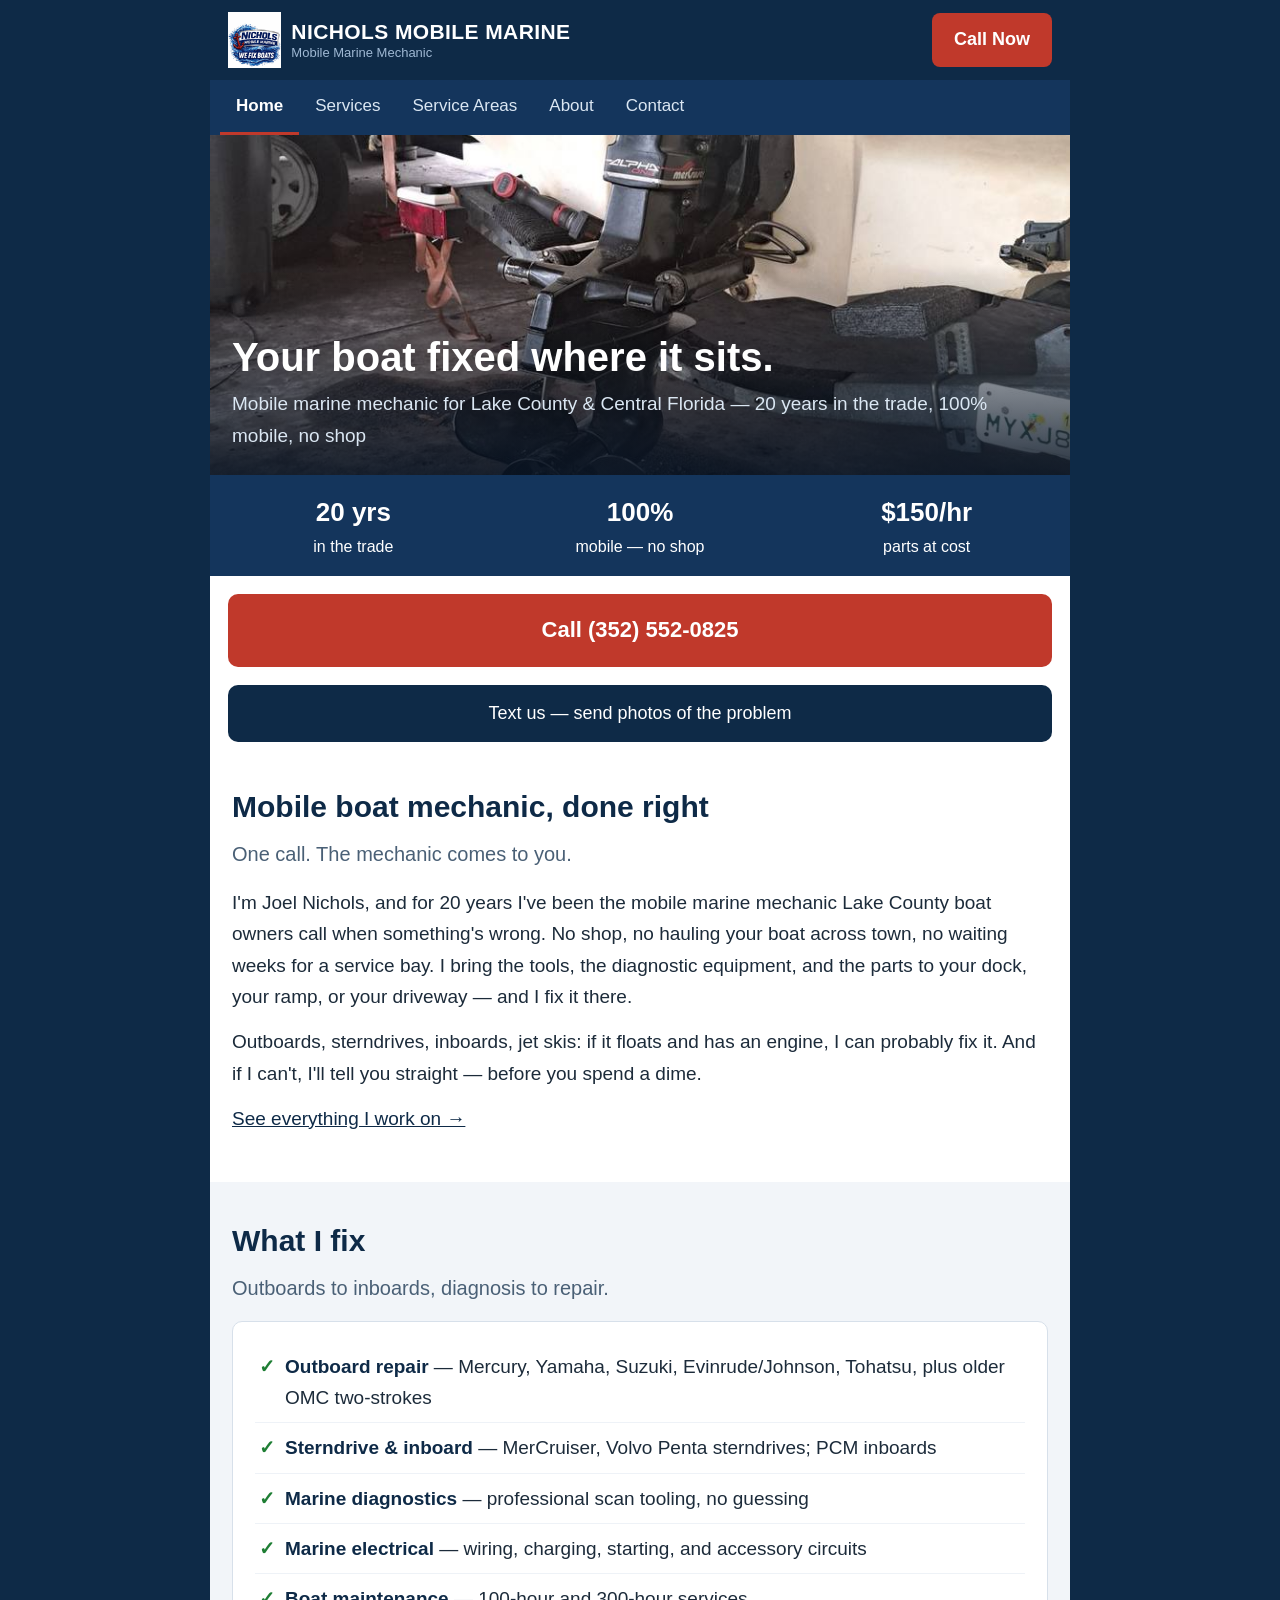
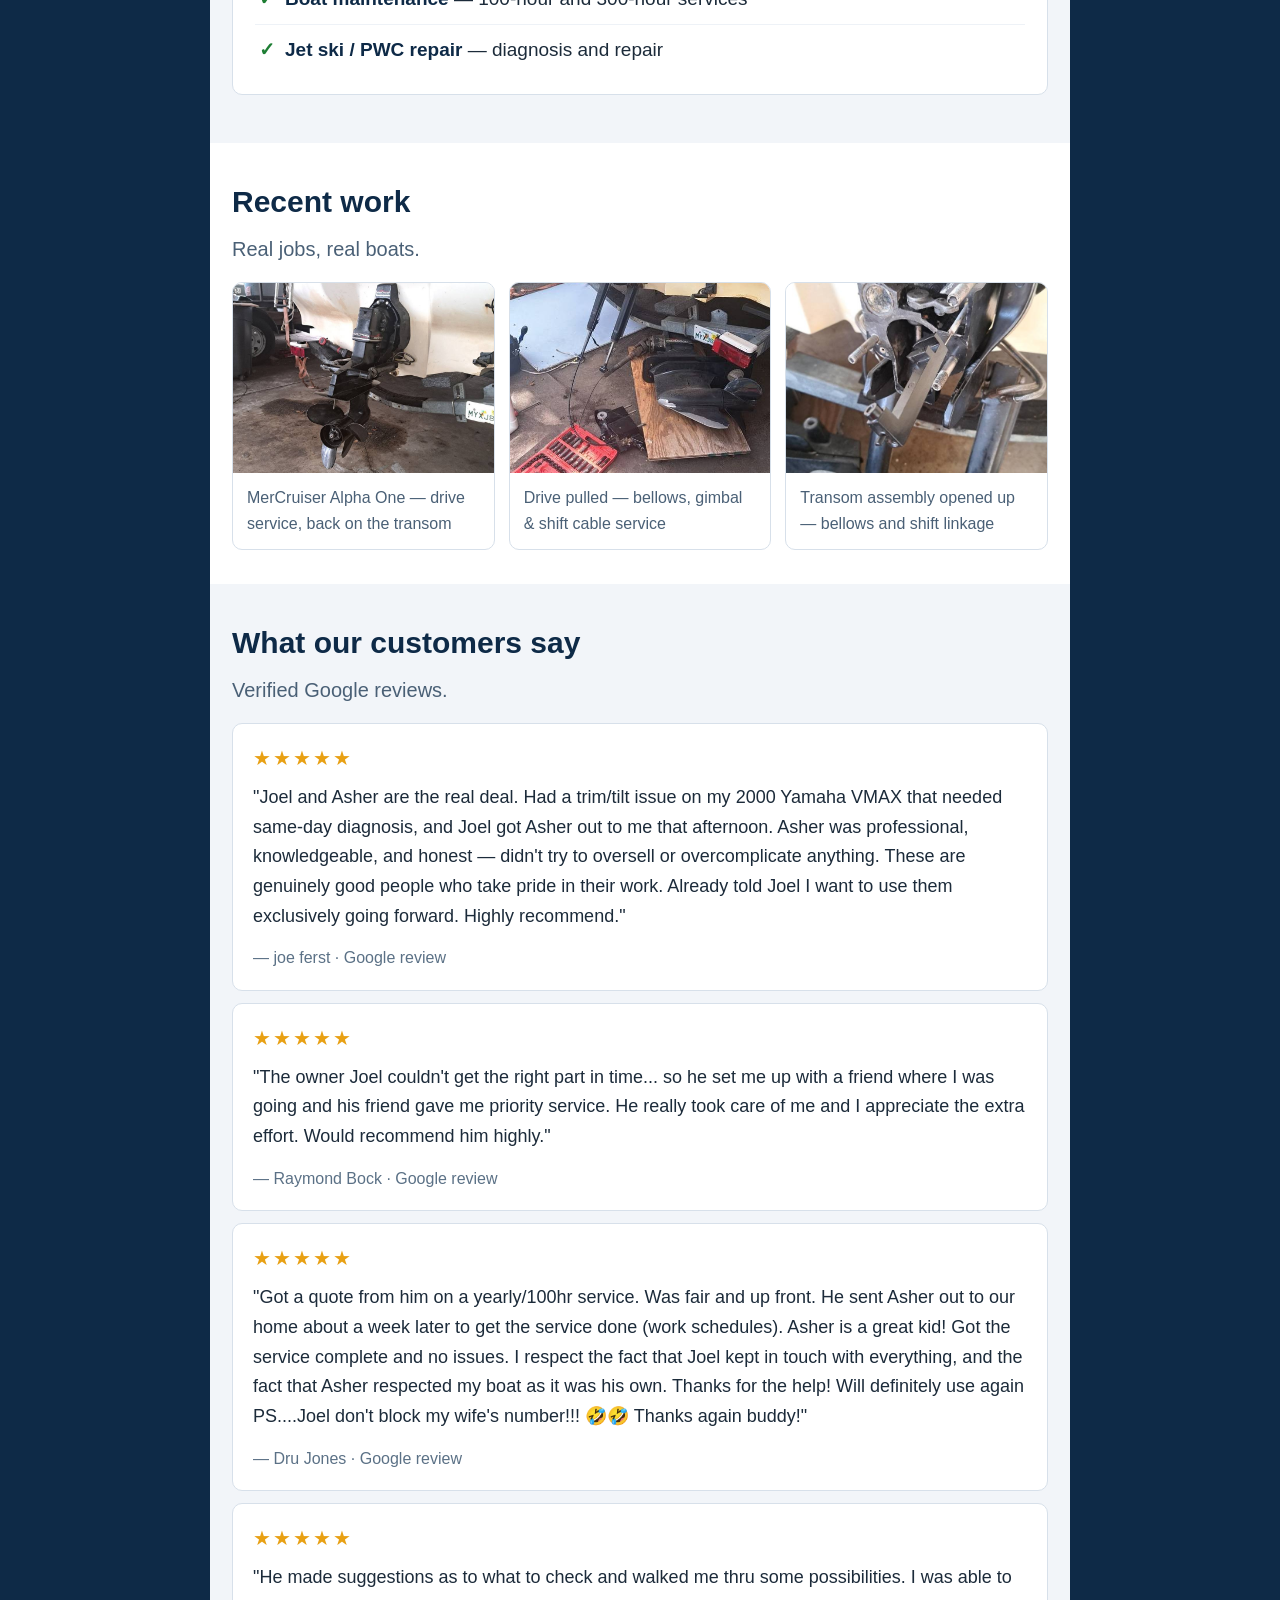
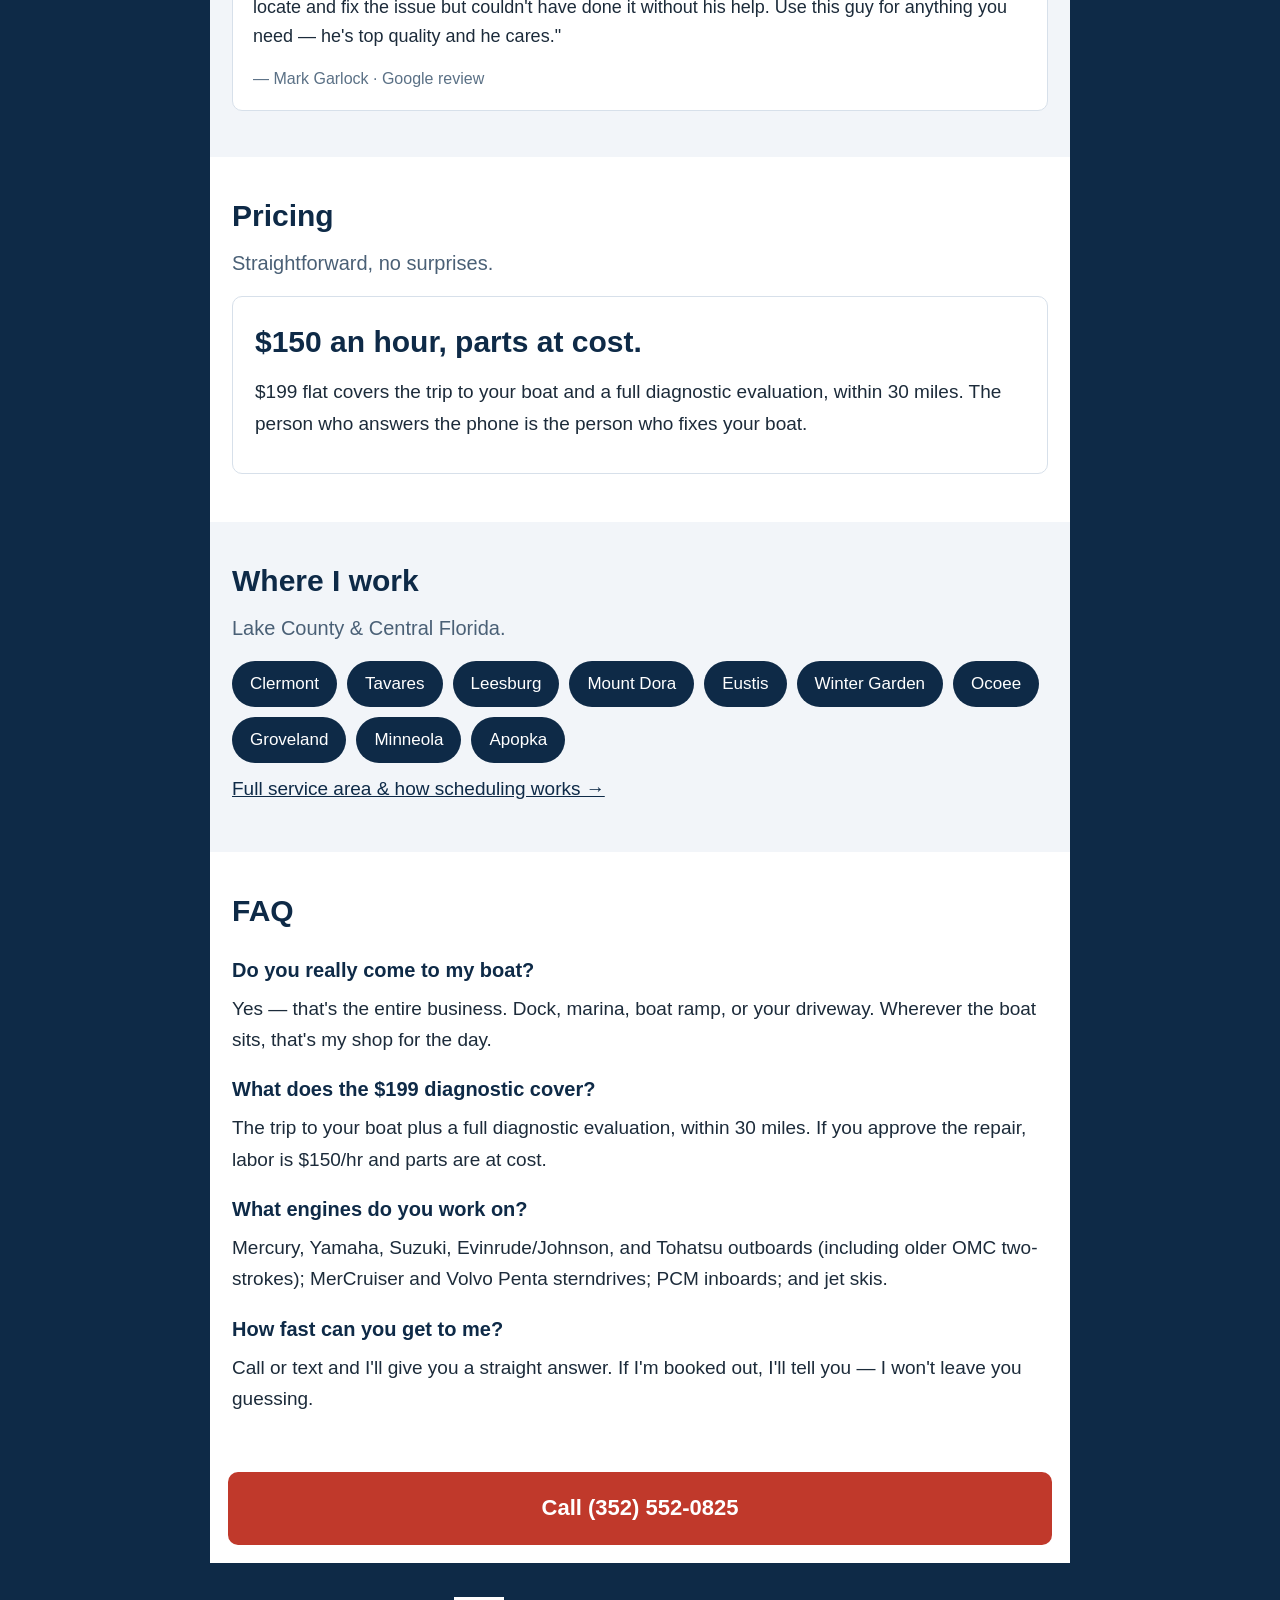
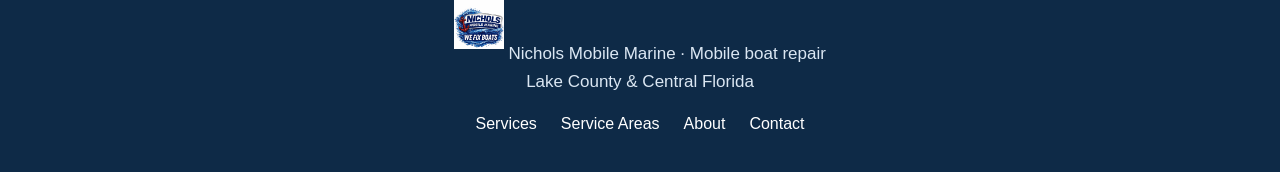
==== index.html @ 858c3fb1 "Remove remaining Honda mentions (FAQ, About)" ====
<!DOCTYPE html>
<html lang="en">
<head>
<meta charset="UTF-8">
<meta name="viewport" content="width=device-width, initial-scale=1.0">
<title>Mobile Marine Mechanic in Lake County, FL | Nichols Mobile Marine</title>
<meta name="description" content="Nichols Mobile Marine — mobile marine mechanic for Lake County & Central Florida. Outboard repair, sterndrive service, diagnostics at your dock. $150/hr.">
<link rel="canonical" href="https://wefixboats.github.io/nichols-mobile-marine/">
<script type="application/ld+json">
{
  "@context": "https://schema.org",
  "@type": "ProfessionalService",
  "name": "Nichols Mobile Marine",
  "url": "https://wefixboats.github.io/nichols-mobile-marine/",
  "telephone": "+13525520825",
  "email": "nicholsmarine@gmail.com",
  "description": "Mobile marine mechanic serving Clermont, Lake County, and Central Florida. Outboard motor repair (Mercury, Yamaha, Suzuki, Evinrude, Johnson, Tohatsu), MerCruiser and Volvo Penta sterndrive service, PCM inboards, engine diagnostics, marine electrical repair, boat maintenance, and jet ski repair — at your dock, marina, residence, or storage location. $150/hr, parts at cost.",
  "areaServed": [
    {"@type": "City", "name": "Clermont"},
    {"@type": "City", "name": "Minneola"},
    {"@type": "City", "name": "Groveland"},
    {"@type": "City", "name": "Winter Garden"},
    {"@type": "City", "name": "Tavares"},
    {"@type": "City", "name": "Mount Dora"},
    {"@type": "City", "name": "Eustis"},
    {"@type": "City", "name": "Leesburg"},
    {"@type": "City", "name": "Howey-in-the-Hills"},
    {"@type": "City", "name": "Montverde"},
    {"@type": "City", "name": "Fruitland Park"},
    {"@type": "City", "name": "Ocoee"},
    {"@type": "City", "name": "Apopka"}
  ],
  "openingHoursSpecification": {
    "@type": "OpeningHoursSpecification",
    "dayOfWeek": ["Monday", "Tuesday", "Wednesday", "Thursday", "Friday"],
    "opens": "08:00",
    "closes": "18:00"
  },
  "makesOffer": [
    {"@type": "Offer", "itemOffered": {"@type": "Service", "name": "Outboard motor repair — Mercury, Yamaha, Suzuki, Evinrude, Johnson, Tohatsu"}},
    {"@type": "Offer", "itemOffered": {"@type": "Service", "name": "Sterndrive service — MerCruiser, Volvo Penta"}},
    {"@type": "Offer", "itemOffered": {"@type": "Service", "name": "Inboard service — PCM"}},
    {"@type": "Offer", "itemOffered": {"@type": "Service", "name": "Marine engine diagnostics"}},
    {"@type": "Offer", "itemOffered": {"@type": "Service", "name": "Marine electrical diagnosis and repair"}},
    {"@type": "Offer", "itemOffered": {"@type": "Service", "name": "Fuel system diagnosis and cooling system service"}},
    {"@type": "Offer", "itemOffered": {"@type": "Service", "name": "100-hour and 300-hour preventive maintenance"}},
    {"@type": "Offer", "itemOffered": {"@type": "Service", "name": "Jet ski and PWC repair"}}
  ]
}
</script>
<link rel="stylesheet" href="styles.css">
</head>
<body>
<div class="wrap">
<nav class="top"><a class="brand" href="index.html"><img src="img/logo.png" alt="Nichols Mobile Marine — We Fix Boats"><span class="brand-text"><span class="brand-name">NICHOLS MOBILE MARINE</span><span class="brand-tag">Mobile Marine Mechanic</span></span></a><a class="call" href="tel:+13525520825">Call Now</a></nav>
<nav class="links"><a class="active" href="index.html">Home</a><a href="services.html">Services</a><a href="service-areas.html">Service Areas</a><a href="about.html">About</a><a href="contact.html">Contact</a></nav>

<div class="hero-photo">
<img src="img/mercruiser-alpha-one-transom.jpg" alt="MerCruiser Alpha One sterndrive serviced dockside by Nichols Mobile Marine">
<div class="hero-overlay">
<h1>Your boat fixed where it sits.</h1>
<div class="sub">Mobile marine mechanic for Lake County &amp; Central Florida — 20 years in the trade, 100% mobile, no shop</div>
</div>
</div>

<div class="trustbar">
<div><b>20 yrs</b>in the trade</div>
<div><b>100%</b>mobile — no shop</div>
<div><b>$150/hr</b>parts at cost</div>
</div>

<a class="callbtn" href="tel:+13525520825">Call (352) 552-0825</a>
<a class="textbtn" href="sms:+13525520825">Text us — send photos of the problem</a>

<section>
<h2>Mobile boat mechanic, done right</h2>
<div class="lede">One call. The mechanic comes to you.</div>
<p>I'm Joel Nichols, and for 20 years I've been the mobile marine mechanic Lake County boat owners call when something's wrong. No shop, no hauling your boat across town, no waiting weeks for a service bay. I bring the tools, the diagnostic equipment, and the parts to your dock, your ramp, or your driveway — and I fix it there.</p>
<p>Outboards, sterndrives, inboards, jet skis: if it floats and has an engine, I can probably fix it. And if I can't, I'll tell you straight — before you spend a dime.</p>
<p class="muted"><a href="services.html">See everything I work on →</a></p>
</section>

<section class="alt">
<h2>What I fix</h2>
<div class="lede">Outboards to inboards, diagnosis to repair.</div>
<div class="card"><ul>
<li><b>Outboard repair</b> — Mercury, Yamaha, Suzuki, Evinrude/Johnson, Tohatsu, plus older OMC two-strokes</li>
<li><b>Sterndrive &amp; inboard</b> — MerCruiser, Volvo Penta sterndrives; PCM inboards</li>
<li><b>Marine diagnostics</b> — professional scan tooling, no guessing</li>
<li><b>Marine electrical</b> — wiring, charging, starting, and accessory circuits</li>
<li><b>Boat maintenance</b> — 100-hour and 300-hour services</li>
<li><b>Jet ski / PWC repair</b> — diagnosis and repair</li>
</ul></div>
</section>

<section>
<h2>Recent work</h2>
<div class="lede">Real jobs, real boats.</div>
<div class="gallery">
<figure><img src="img/mercruiser-alpha-one-transom.jpg" alt="MerCruiser Alpha One sterndrive reinstalled on a boat transom after service"><figcaption>MerCruiser Alpha One — drive service, back on the transom</figcaption></figure>
<figure><img src="img/sterndrive-bellows-gimbal-service.jpg" alt="Sterndrive removed for bellows and gimbal service, tools on the transom"><figcaption>Drive pulled — bellows, gimbal &amp; shift cable service</figcaption></figure>
<figure><img src="img/transom-assembly-shift-linkage.jpg" alt="Close-up of sterndrive transom assembly with bellows and shift linkage exposed"><figcaption>Transom assembly opened up — bellows and shift linkage</figcaption></figure>
</div>
</section>

<section class="alt">
<h2>What our customers say</h2>
<div class="lede">Verified Google reviews.</div>
<div class="review"><div class="stars">★★★★★</div><p>"Joel and Asher are the real deal. Had a trim/tilt issue on my 2000 Yamaha VMAX that needed same-day diagnosis, and Joel got Asher out to me that afternoon. Asher was professional, knowledgeable, and honest — didn't try to oversell or overcomplicate anything. These are genuinely good people who take pride in their work. Already told Joel I want to use them exclusively going forward. Highly recommend."</p><div class="who">— joe ferst · Google review</div></div>
<div class="review"><div class="stars">★★★★★</div><p>"The owner Joel couldn't get the right part in time... so he set me up with a friend where I was going and his friend gave me priority service. He really took care of me and I appreciate the extra effort. Would recommend him highly."</p><div class="who">— Raymond Bock · Google review</div></div>
<div class="review"><div class="stars">★★★★★</div><p>"Got a quote from him on a yearly/100hr service. Was fair and up front. He sent Asher out to our home about a week later to get the service done (work schedules). Asher is a great kid! Got the service complete and no issues. I respect the fact that Joel kept in touch with everything, and the fact that Asher respected my boat as it was his own. Thanks for the help! Will definitely use again PS....Joel don't block my wife's number!!! 🤣🤣 Thanks again buddy!"</p><div class="who">— Dru Jones · Google review</div></div>
<div class="review"><div class="stars">★★★★★</div><p>"He made suggestions as to what to check and walked me thru some possibilities. I was able to locate and fix the issue but couldn't have done it without his help. Use this guy for anything you need — he's top quality and he cares."</p><div class="who">— Mark Garlock · Google review</div></div>
</section>

<section>
<h2>Pricing</h2>
<div class="lede">Straightforward, no surprises.</div>
<div class="card price"><div class="big">$150 an hour, parts at cost.</div>
<p>$199 flat covers the trip to your boat and a full diagnostic evaluation, within 30 miles. The person who answers the phone is the person who fixes your boat.</p></div>
</section>

<section class="alt">
<h2>Where I work</h2>
<div class="lede">Lake County &amp; Central Florida.</div>
<div class="chips">
<span class="chip">Clermont</span><span class="chip">Tavares</span><span class="chip">Leesburg</span><span class="chip">Mount Dora</span><span class="chip">Eustis</span><span class="chip">Winter Garden</span><span class="chip">Ocoee</span><span class="chip">Groveland</span><span class="chip">Minneola</span><span class="chip">Apopka</span>
</div>
<p class="muted" style="margin-top:10px;"><a href="service-areas.html">Full service area &amp; how scheduling works →</a></p>
</section>

<section>
<h2>FAQ</h2>
<dl class="faq">
<dt>Do you really come to my boat?</dt>
<dd>Yes — that's the entire business. Dock, marina, boat ramp, or your driveway. Wherever the boat sits, that's my shop for the day.</dd>
<dt>What does the $199 diagnostic cover?</dt>
<dd>The trip to your boat plus a full diagnostic evaluation, within 30 miles. If you approve the repair, labor is $150/hr and parts are at cost.</dd>
<dt>What engines do you work on?</dt>
<dd>Mercury, Yamaha, Suzuki, Evinrude/Johnson, and Tohatsu outboards (including older OMC two-strokes); MerCruiser and Volvo Penta sterndrives; PCM inboards; and jet skis.</dd>
<dt>How fast can you get to me?</dt>
<dd>Call or text and I'll give you a straight answer. If I'm booked out, I'll tell you — I won't leave you guessing.</dd>
</dl>
</section>

<a class="callbtn" href="tel:+13525520825">Call (352) 552-0825</a>

<footer>
<img src="img/logo.png" alt="Nichols Mobile Marine logo" style="height:52px;margin:0 auto 10px;">
Nichols Mobile Marine · Mobile boat repair<br>Lake County &amp; Central Florida<br>
<nav><a href="services.html">Services</a><a href="service-areas.html">Service Areas</a><a href="about.html">About</a><a href="contact.html">Contact</a></nav>
</footer>
</div>
</body>
</html>
---- styles.css ----
/* Nichols Mobile Marine — draft stylesheet */
*{box-sizing:border-box;margin:0;padding:0}
body{font-family:-apple-system,BlinkMacSystemFont,"Segoe UI",Roboto,Helvetica,Arial,sans-serif;background:#0e2a47;color:#1c2b3a;font-size:19px;line-height:1.65}
.wrap{max-width:860px;margin:0 auto;background:#fff;min-height:100vh}
.top{display:flex;align-items:center;justify-content:space-between;padding:12px 18px;background:#0e2a47}
.brand img{height:56px;display:block}
.brand{display:flex;align-items:center;gap:10px;text-decoration:none;min-width:0}
.brand-text{display:flex;flex-direction:column;line-height:1.25;min-width:0}
.brand-name{color:#fff;font-weight:800;font-size:21px;letter-spacing:.4px;white-space:nowrap}
.brand-tag{color:#9fb8d3;font-size:13px;white-space:nowrap}
@media (max-width:560px){
.top{padding:10px 12px}
.brand img{height:48px}
.brand{gap:8px}
.brand-name{font-size:15px}
.brand-tag{font-size:11px}
.call{padding:10px 14px;font-size:16px}
}
.call{display:inline-block;background:#c0392b;color:#fff;text-decoration:none;font-weight:700;padding:12px 22px;border-radius:8px;font-size:18px}
.links{display:flex;flex-wrap:nowrap;overflow-x:auto;background:#14355c;padding:0 10px;-webkit-overflow-scrolling:touch}
.links a{color:#dbe7f3;text-decoration:none;padding:12px 16px;font-size:17px;white-space:nowrap;flex-shrink:0}
.links a.active{color:#fff;font-weight:700;border-bottom:3px solid #c0392b}
.hero-photo{position:relative}
.hero-photo img{width:100%;height:340px;object-fit:cover;display:block}
.hero-overlay{position:absolute;inset:auto 0 0 0;background:linear-gradient(transparent,rgba(8,20,36,.88));color:#fff;padding:70px 22px 24px}
.hero-overlay h1{font-size:40px;line-height:1.15;margin-bottom:8px}
.hero-overlay .sub{font-size:19px;color:#dbe7f3}
.pagehead{background:#0e2a47;color:#fff;padding:34px 22px}
.pagehead h1{font-size:36px;margin-bottom:6px}
.pagehead .sub{color:#dbe7f3;font-size:18px}
.trustbar{display:flex;background:#14355c;color:#fff;text-align:center}
.trustbar div{flex:1;padding:16px 8px;font-size:16px}
.trustbar b{display:block;font-size:26px;color:#fff}
.callbtn{display:block;background:#c0392b;color:#fff;text-align:center;text-decoration:none;font-weight:700;font-size:22px;padding:18px;margin:18px;border-radius:10px}
.textbtn{display:block;background:#0e2a47;color:#fff;text-align:center;text-decoration:none;font-size:18px;padding:14px;margin:0 18px 6px;border-radius:10px}
section{padding:34px 22px}
section.alt{background:#f2f5f9}
h2{font-size:30px;margin-bottom:6px;color:#0e2a47}
.lede{font-size:20px;color:#4a6076;margin-bottom:16px}
section p{margin-bottom:14px}
.card{background:#fff;border:1px solid #d7e0ea;border-radius:10px;padding:20px 22px;margin:14px 0}
section.alt .card{background:#fff}
.card ul{list-style:none}
.card ul li{padding:9px 0 9px 30px;position:relative;border-bottom:1px solid #eef2f7}
.card ul li:last-child{border-bottom:none}
.card ul li:before{content:"✓";position:absolute;left:4px;color:#1e7e34;font-weight:700}
.card b{color:#0e2a47}
.price .big{font-size:30px;font-weight:700;color:#0e2a47;margin-bottom:10px}
.contact p{margin-bottom:10px}
.contact a{color:#0e2a47}
.muted{color:#5b7186}
.muted a{color:#0e2a47}
.gallery{display:grid;grid-template-columns:repeat(auto-fit,minmax(220px,1fr));gap:14px;margin-top:14px}
.gallery figure{background:#fff;border:1px solid #d7e0ea;border-radius:10px;overflow:hidden}
.gallery img{width:100%;height:190px;object-fit:cover;display:block}
.gallery figcaption{padding:12px 14px;font-size:16px;color:#4a6076}
.review{background:#fff;border:1px solid #d7e0ea;border-radius:10px;padding:18px 20px;margin:12px 0}
.stars{color:#e8a013;font-size:20px;letter-spacing:2px;margin-bottom:8px}
.review p{font-size:18px}
.review .who{color:#5b7186;font-size:16px;margin-top:10px}
.chips{display:flex;flex-wrap:wrap;gap:10px;margin-top:12px}
.chip{background:#0e2a47;color:#fff;padding:9px 18px;border-radius:999px;font-size:17px}
.faq dt{font-weight:700;color:#0e2a47;font-size:20px;margin:18px 0 6px}
.faq dd{margin-bottom:6px}
footer{background:#0e2a47;color:#dbe7f3;text-align:center;padding:34px 22px;font-size:17px}
footer nav{margin-top:14px}
footer nav a{color:#fff;text-decoration:none;margin:0 12px;font-size:16px}
@media(max-width:600px){
  body{font-size:18px}
  .hero-overlay h1{font-size:32px}
  .hero-photo img{height:260px}
  h2{font-size:26px}
  .trustbar b{font-size:22px}
  .callbtn{font-size:20px}
}
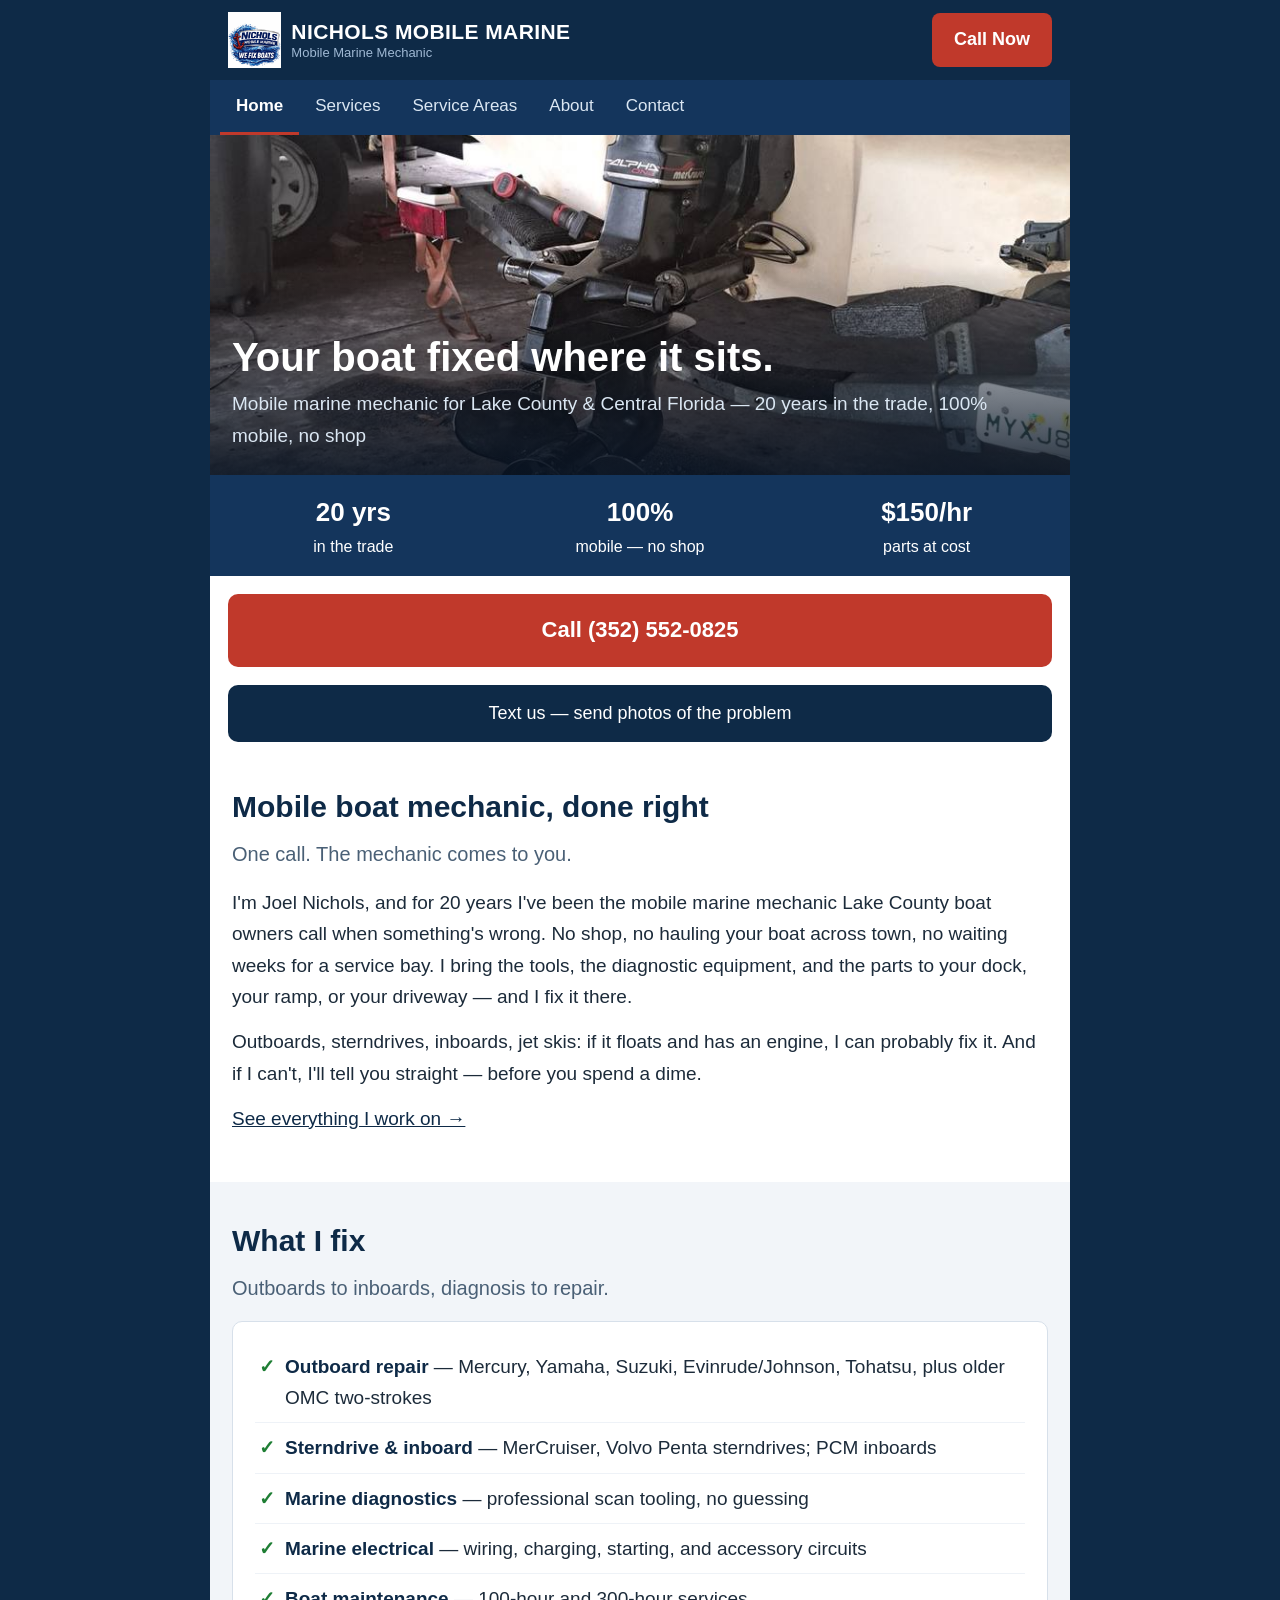
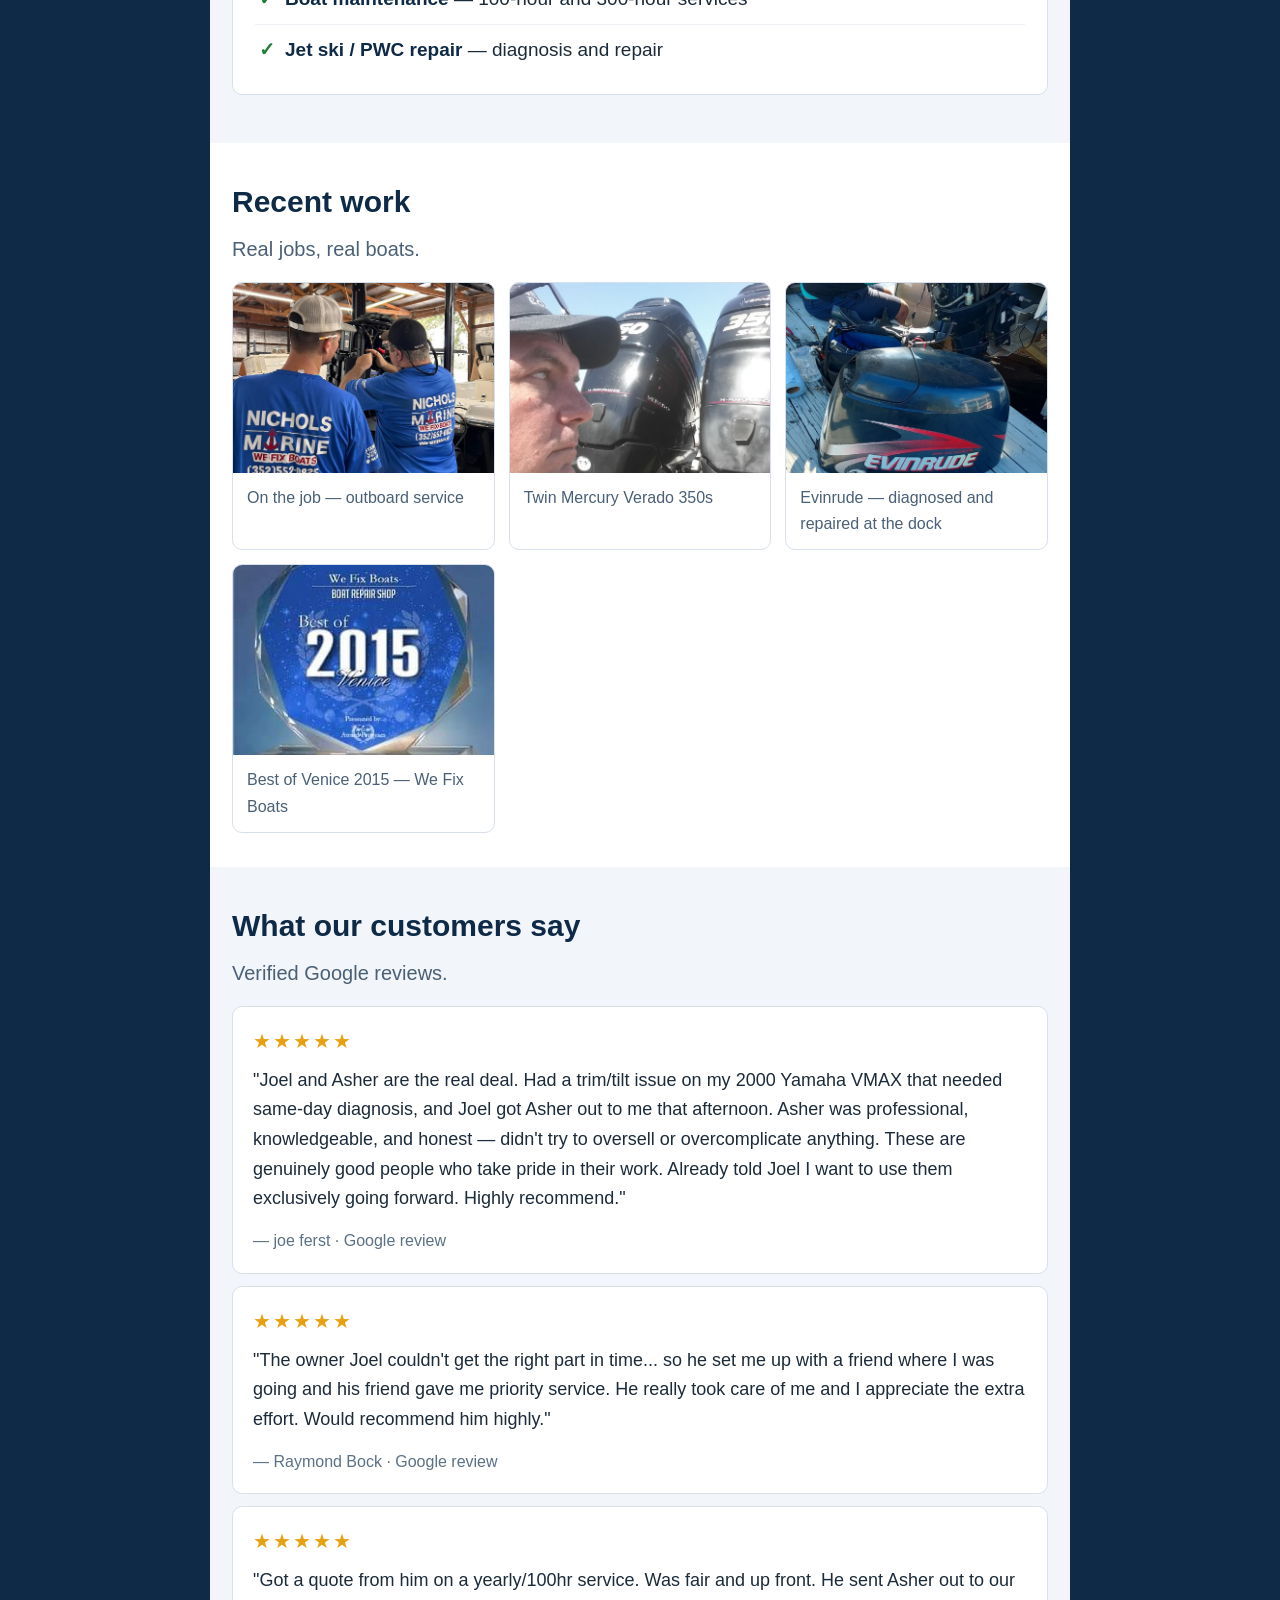
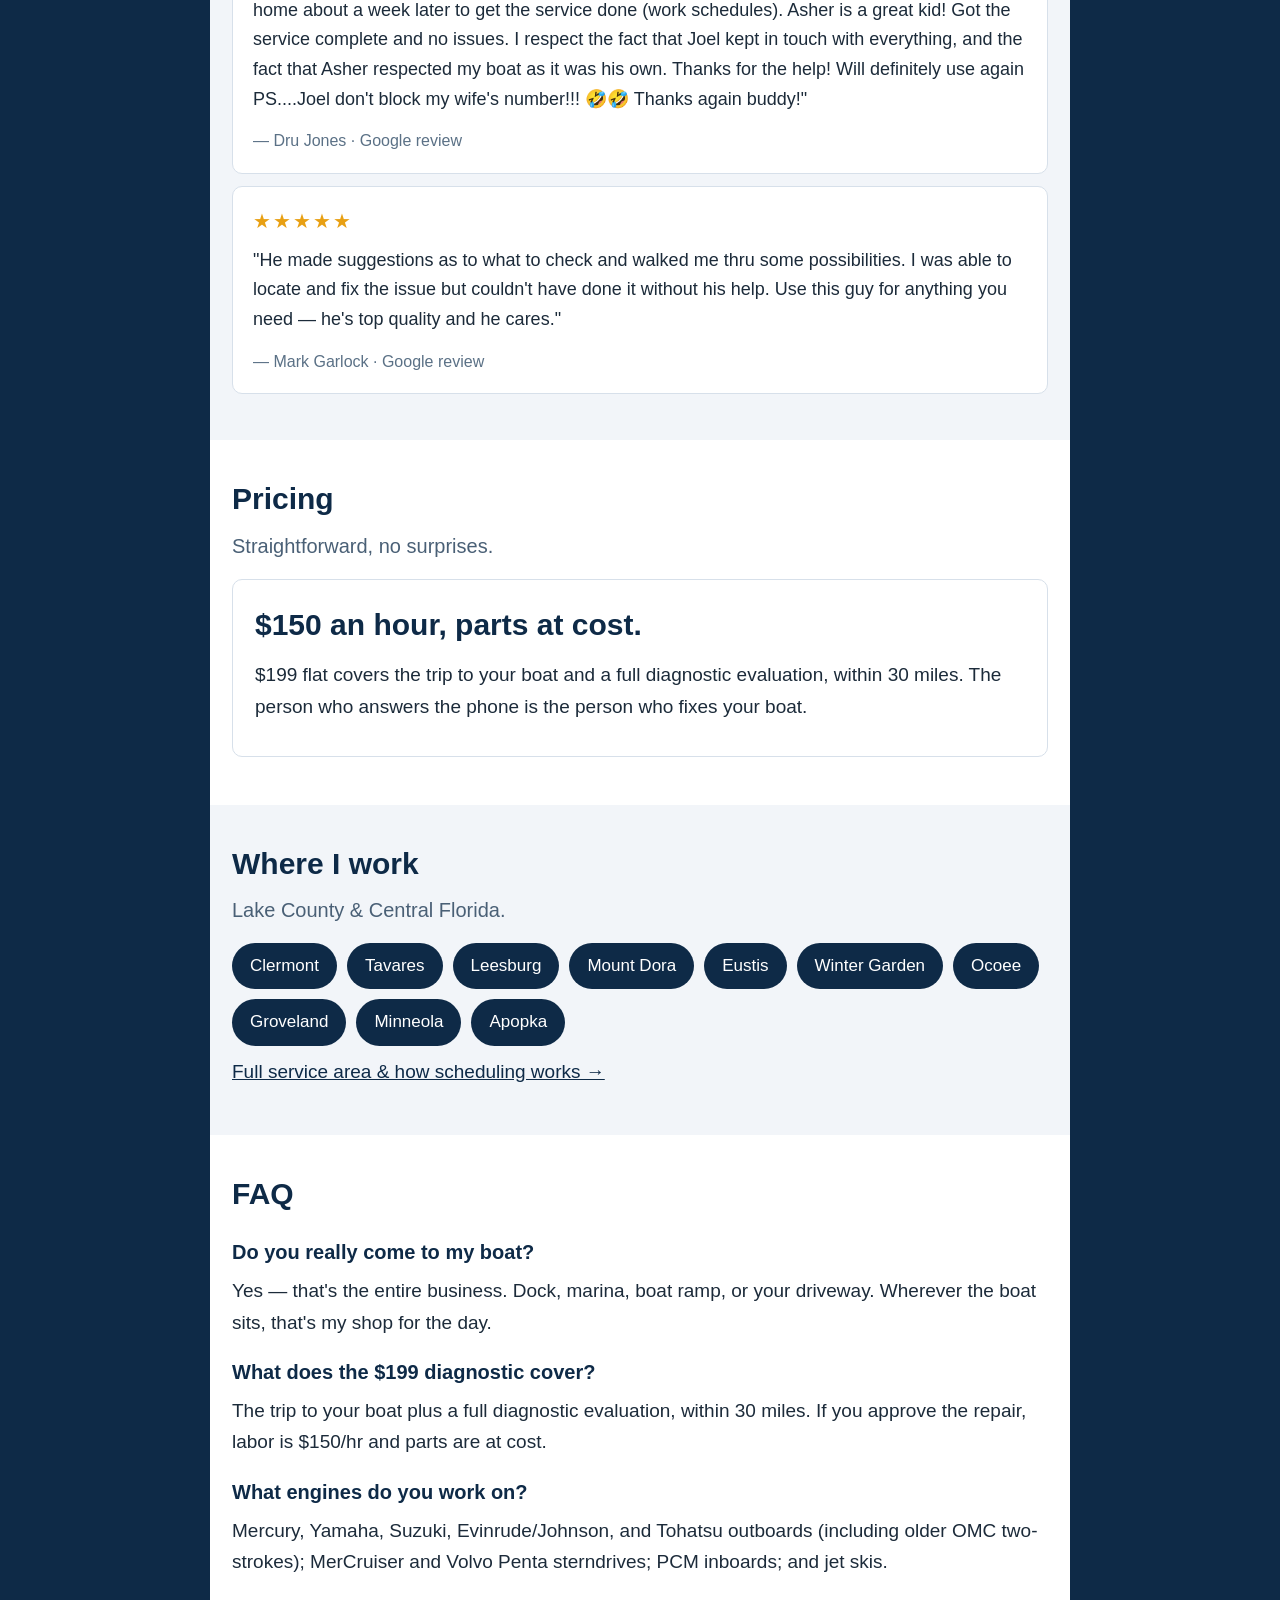
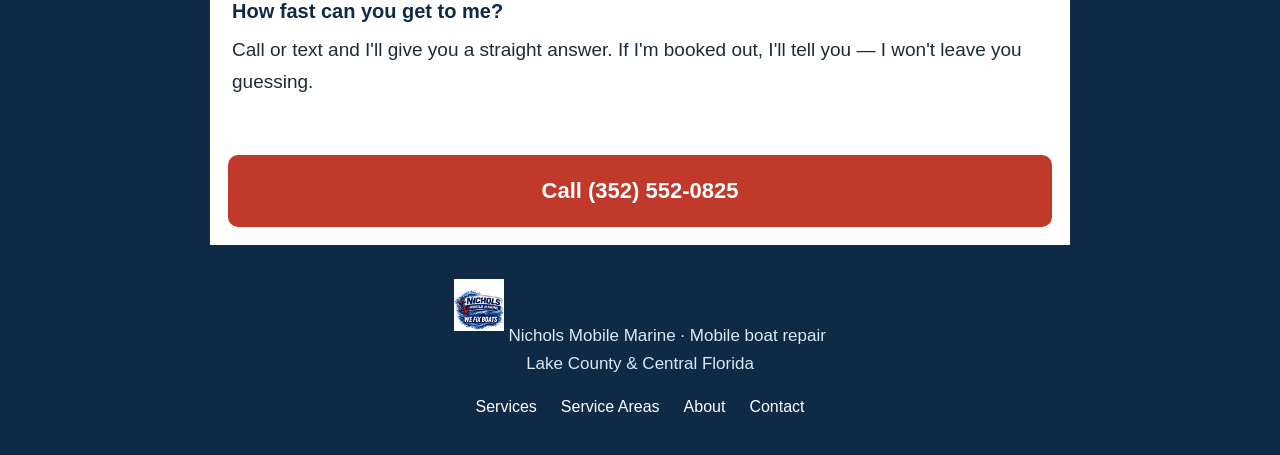
==== commit 94bcd0ac: "Swap homepage gallery to 4 new job photos; move sterndrive photos to Services page" ====
--- a/index.html
+++ b/index.html
@@ -97,9 +97,10 @@
 <h2>Recent work</h2>
 <div class="lede">Real jobs, real boats.</div>
 <div class="gallery">
-<figure><img src="img/mercruiser-alpha-one-transom.jpg" alt="MerCruiser Alpha One sterndrive reinstalled on a boat transom after service"><figcaption>MerCruiser Alpha One — drive service, back on the transom</figcaption></figure>
-<figure><img src="img/sterndrive-bellows-gimbal-service.jpg" alt="Sterndrive removed for bellows and gimbal service, tools on the transom"><figcaption>Drive pulled — bellows, gimbal &amp; shift cable service</figcaption></figure>
-<figure><img src="img/transom-assembly-shift-linkage.jpg" alt="Close-up of sterndrive transom assembly with bellows and shift linkage exposed"><figcaption>Transom assembly opened up — bellows and shift linkage</figcaption></figure>
+<figure><img src="img/nichols-marine-team-outboard-service.jpg" alt="Nichols Mobile Marine crew servicing an outboard motor"><figcaption>On the job — outboard service</figcaption></figure>
+<figure><img src="img/mercury-verado-350-twins.jpg" alt="Twin Mercury Verado 350 outboard motors"><figcaption>Twin Mercury Verado 350s</figcaption></figure>
+<figure><img src="img/evinrude-outboard-dockside-repair.jpg" alt="Evinrude outboard with cowling removed for dockside repair"><figcaption>Evinrude — diagnosed and repaired at the dock</figcaption></figure>
+<figure><img src="img/we-fix-boats-best-of-venice-2015.jpg" alt="Best of Venice 2015 award — We Fix Boats boat repair shop"><figcaption>Best of Venice 2015 — We Fix Boats</figcaption></figure>
 </div>
 </section>
 
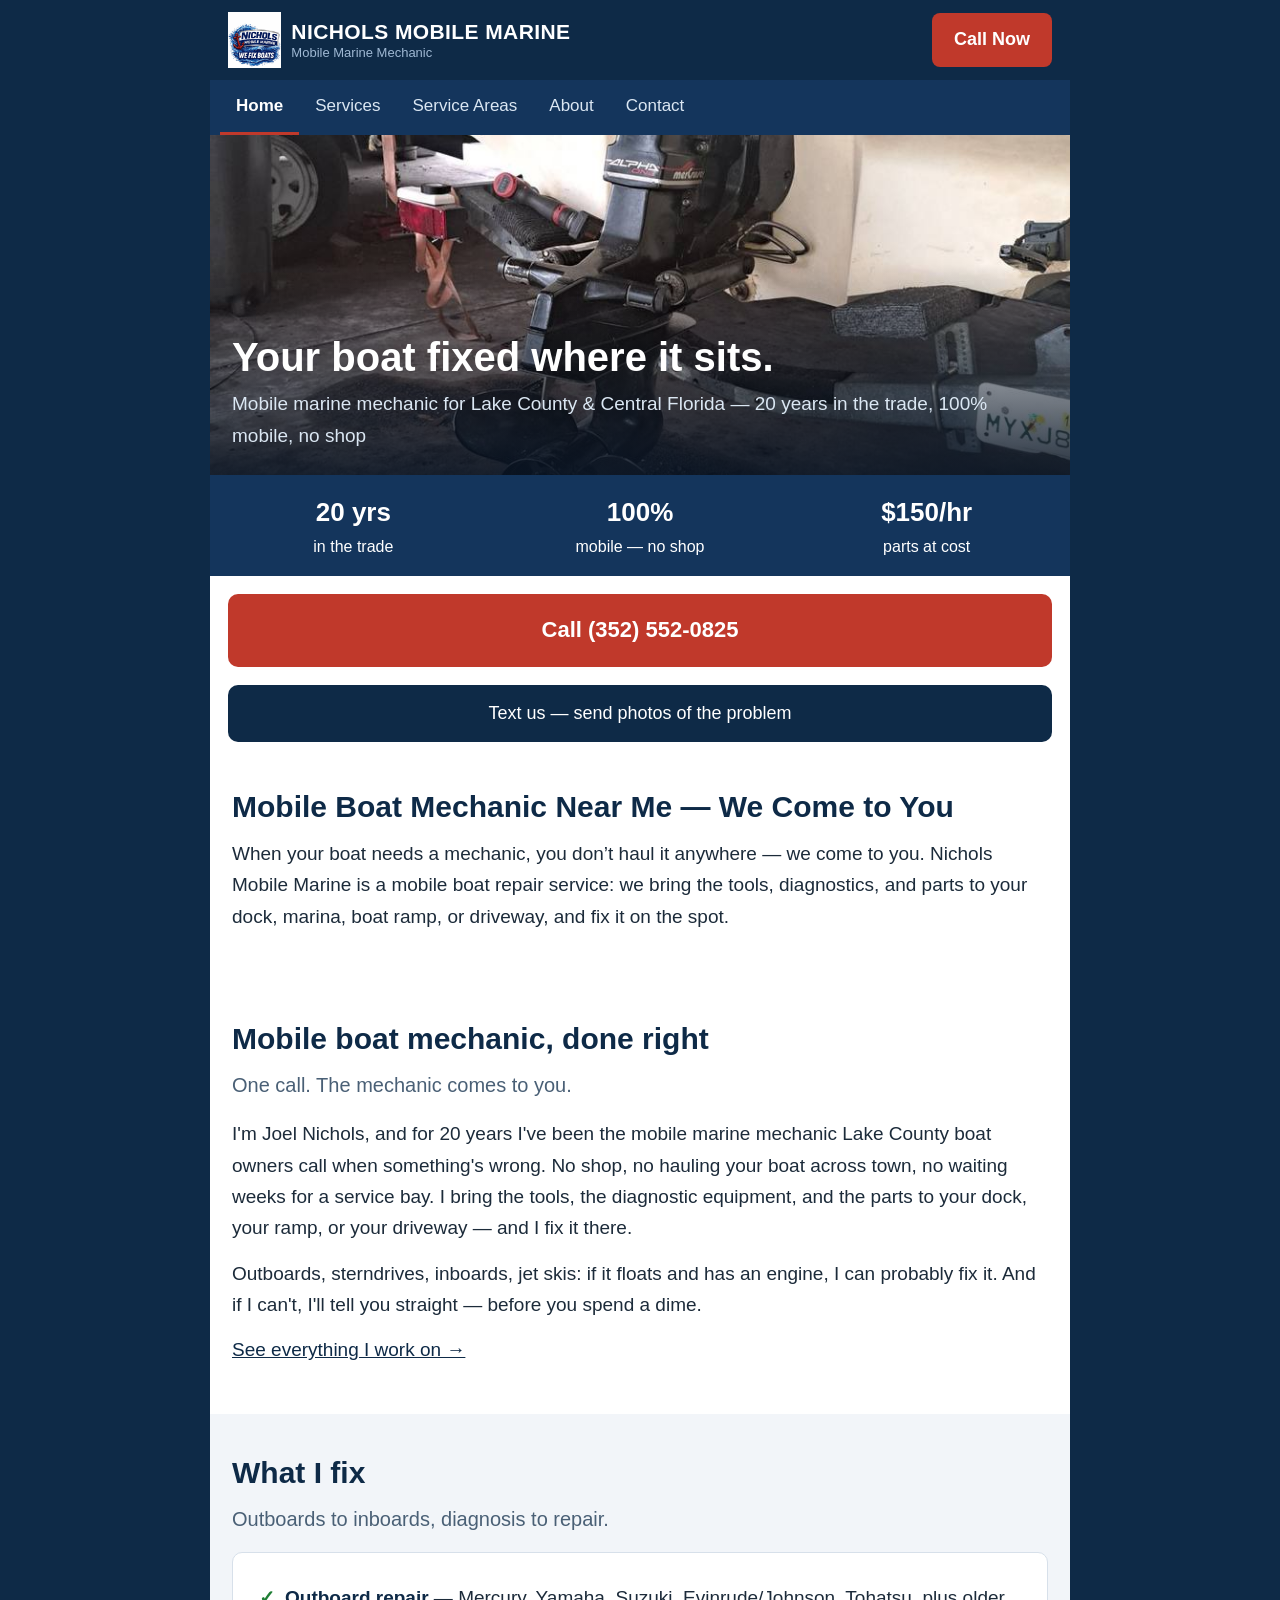
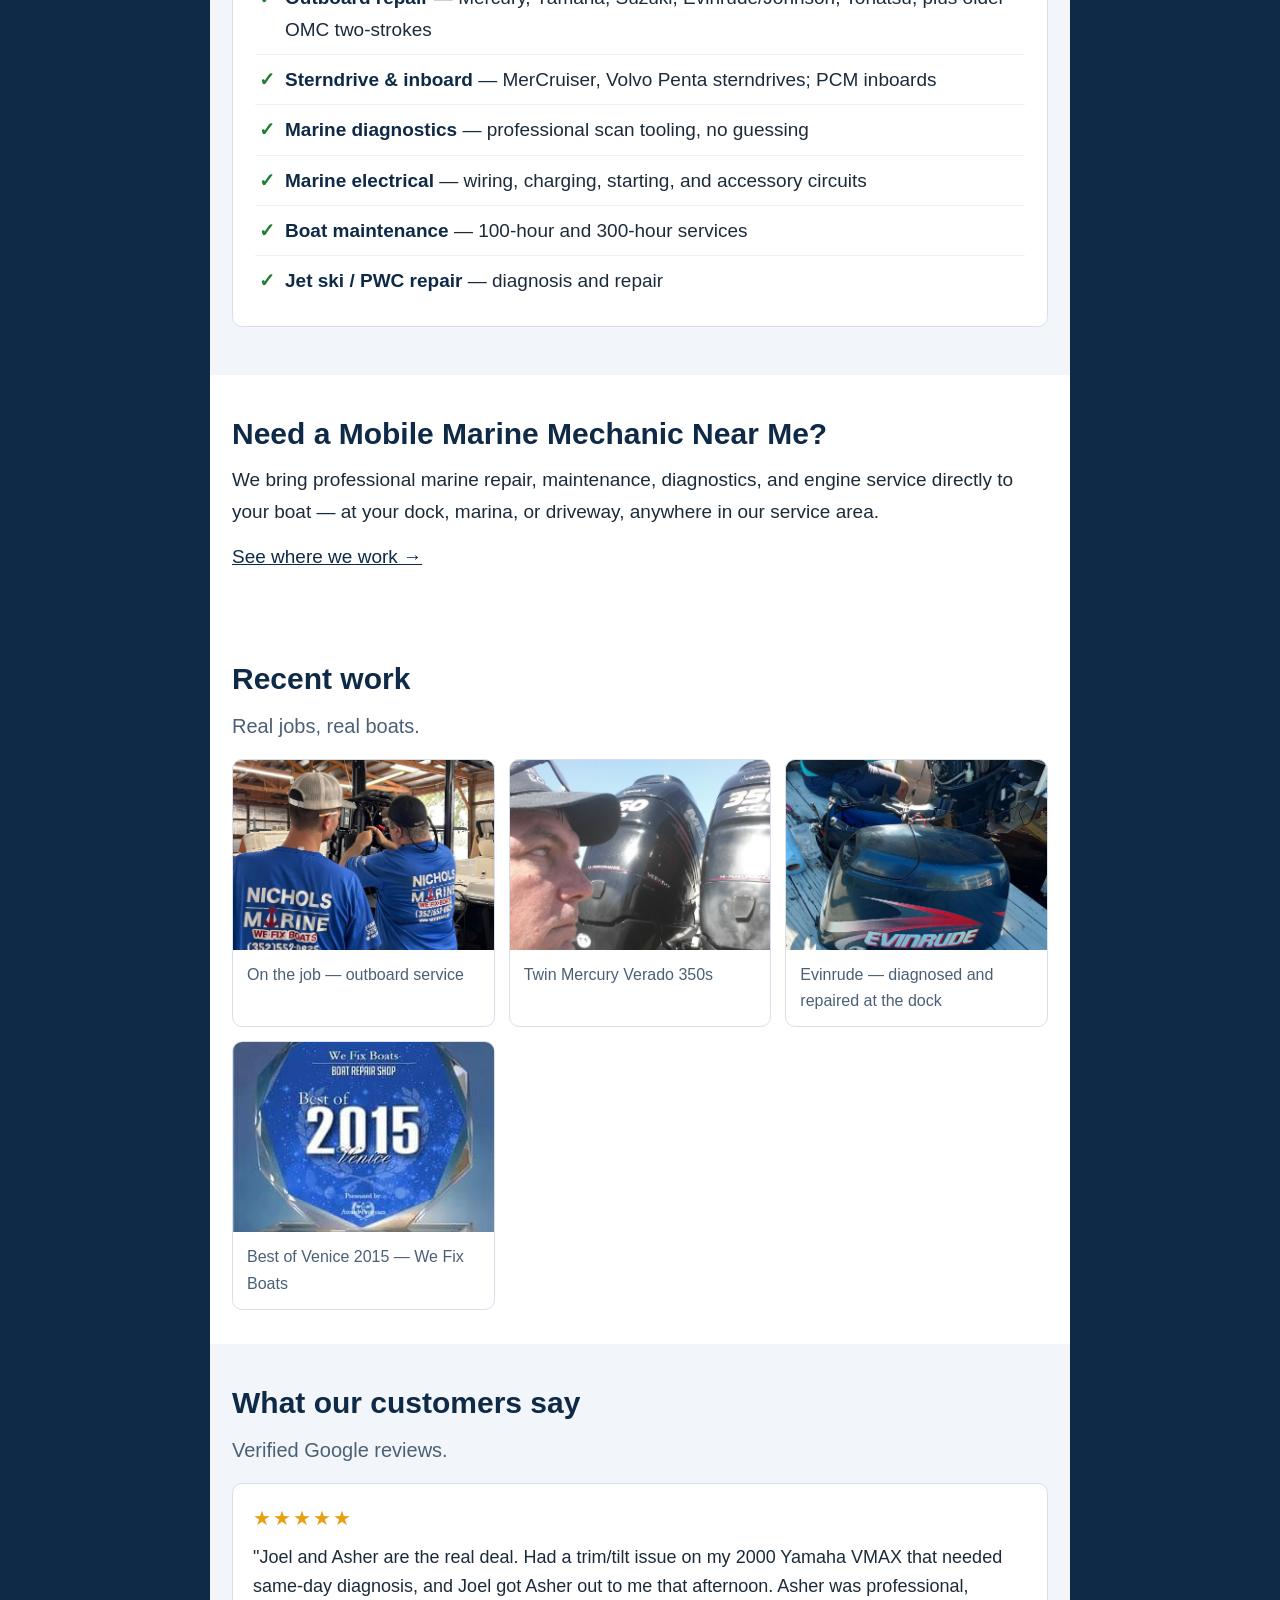
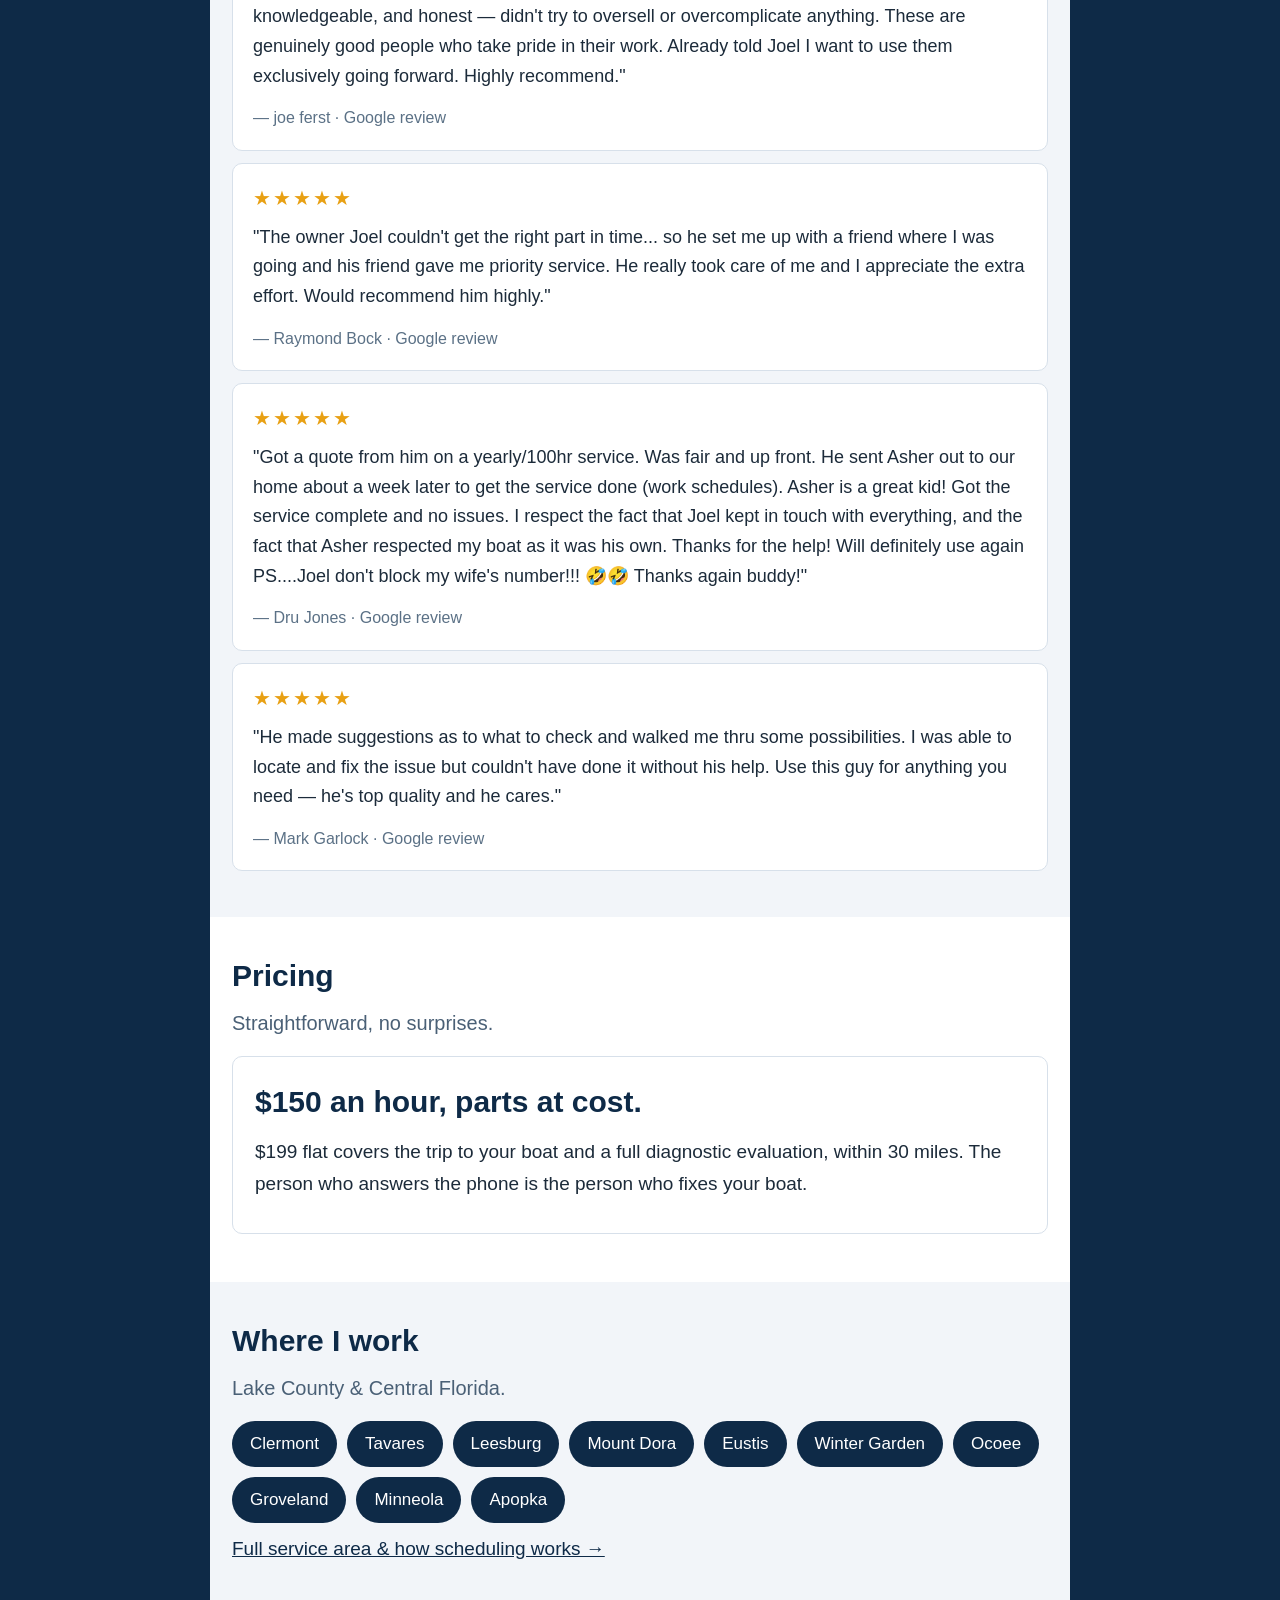
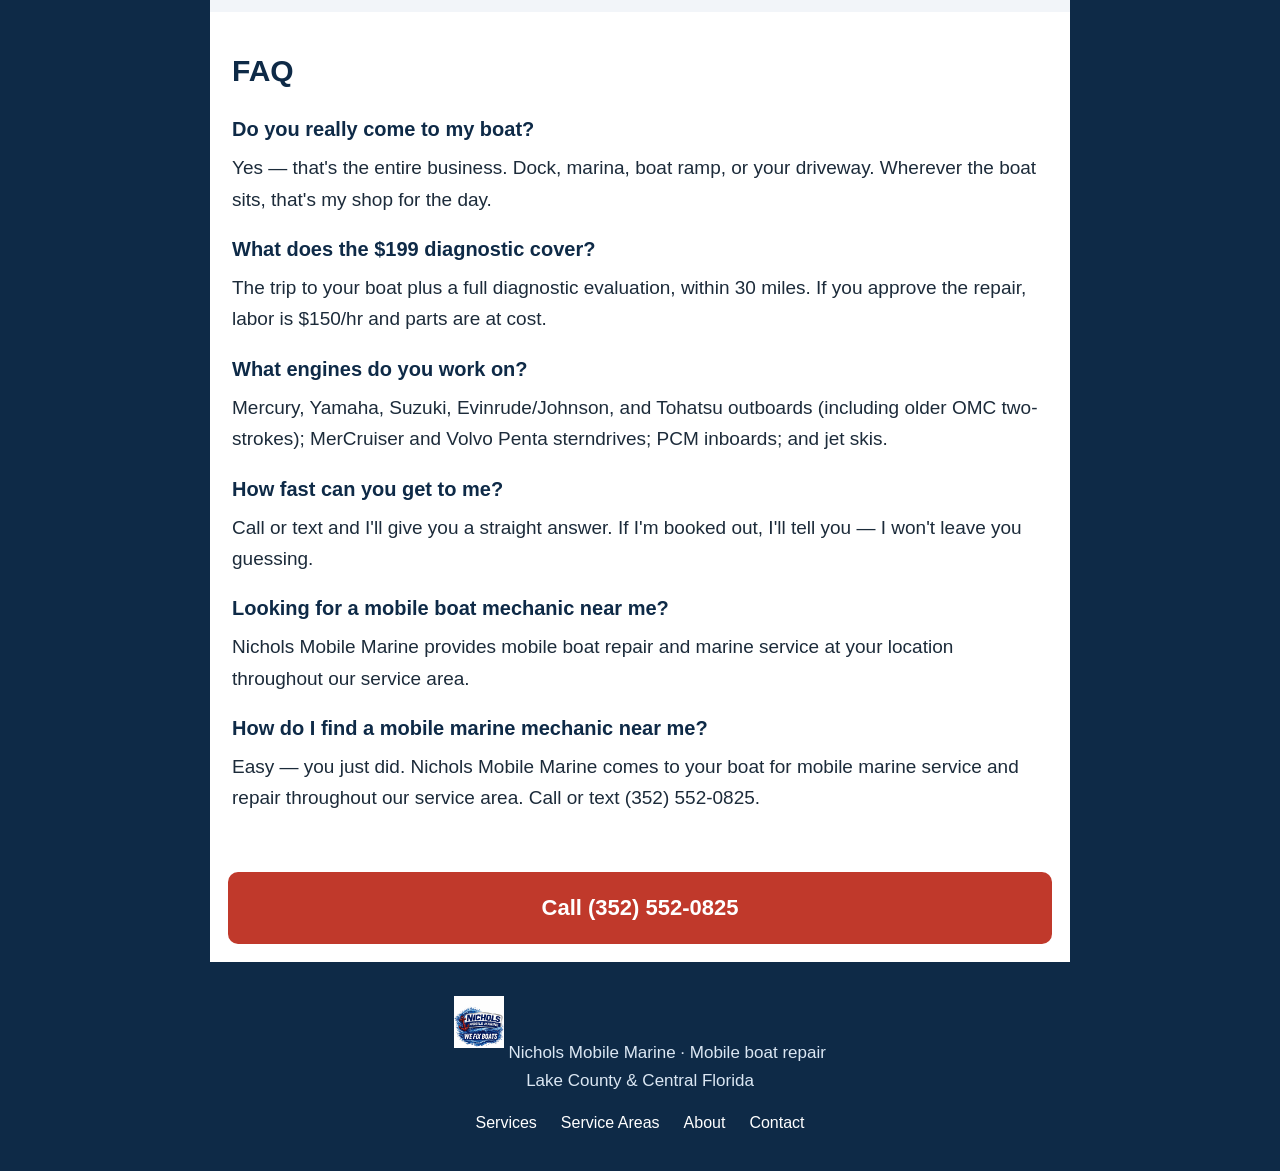
==== commit 5149fb07: "Homepage: 'near me' local SEO headings, FAQs, title and meta per owner spec" ====
--- a/index.html
+++ b/index.html
@@ -3,15 +3,21 @@
 <head>
 <meta charset="UTF-8">
 <meta name="viewport" content="width=device-width, initial-scale=1.0">
-<title>Mobile Marine Mechanic in Lake County, FL | Nichols Mobile Marine</title>
-<meta name="description" content="Nichols Mobile Marine — mobile marine mechanic for Lake County & Central Florida. Outboard repair, sterndrive service, diagnostics at your dock. $150/hr.">
-<link rel="canonical" href="https://wefixboats.github.io/nichols-mobile-marine/">
+<title>Mobile Boat Mechanic Near Me | Nichols Mobile Marine</title>
+<meta name="description" content="Looking for a mobile marine mechanic near you? Nichols Mobile Marine provides mobile boat repair, outboard service, diagnostics and maintenance throughout Central Florida.">
+<link rel="canonical" href="https://nicholsmobilemarine.com/">
+<meta property="og:type" content="website">
+<meta property="og:title" content="Mobile Boat Mechanic Near Me | Nichols Mobile Marine">
+<meta property="og:description" content="Looking for a mobile marine mechanic near you? Nichols Mobile Marine provides mobile boat repair, outboard service, diagnostics and maintenance throughout Central Florida.">
+<meta property="og:url" content="https://nicholsmobilemarine.com/">
+<meta property="og:image" content="https://nicholsmobilemarine.com/img/logo.png">
 <script type="application/ld+json">
 {
   "@context": "https://schema.org",
   "@type": "ProfessionalService",
   "name": "Nichols Mobile Marine",
-  "url": "https://wefixboats.github.io/nichols-mobile-marine/",
+  "url": "https://nicholsmobilemarine.com/",
+  "logo": "https://nicholsmobilemarine.com/img/logo.png",
   "telephone": "+13525520825",
   "email": "nicholsmarine@gmail.com",
   "description": "Mobile marine mechanic serving Clermont, Lake County, and Central Florida. Outboard motor repair (Mercury, Yamaha, Suzuki, Evinrude, Johnson, Tohatsu), MerCruiser and Volvo Penta sterndrive service, PCM inboards, engine diagnostics, marine electrical repair, boat maintenance, and jet ski repair — at your dock, marina, residence, or storage location. $150/hr, parts at cost.",
@@ -52,7 +58,7 @@
 </head>
 <body>
 <div class="wrap">
-<nav class="top"><a class="brand" href="index.html"><img src="img/logo.png" alt="Nichols Mobile Marine — We Fix Boats"><span class="brand-text"><span class="brand-name">NICHOLS MOBILE MARINE</span><span class="brand-tag">Mobile Marine Mechanic</span></span></a><a class="call" href="tel:+13525520825">Call Now</a></nav>
+<nav class="top"><a class="brand" href="index.html"><img src="img/logo.png" alt="Nichols Mobile Marine — We Fix Boats"><span class="brand-text"><span class="brand-name">NICHOLS MOBILE MARINE</span><span class="brand-tag">Mobile Marine Mechanic</span></span></a><a class="call" href="tel:3525520825">Call Now</a></nav>
 <nav class="links"><a class="active" href="index.html">Home</a><a href="services.html">Services</a><a href="service-areas.html">Service Areas</a><a href="about.html">About</a><a href="contact.html">Contact</a></nav>
 
 <div class="hero-photo">
@@ -69,8 +75,13 @@
 <div><b>$150/hr</b>parts at cost</div>
 </div>
 
-<a class="callbtn" href="tel:+13525520825">Call (352) 552-0825</a>
+<a class="callbtn" href="tel:3525520825">Call (352) 552-0825</a>
 <a class="textbtn" href="sms:+13525520825">Text us — send photos of the problem</a>
+
+<section>
+<h2>Mobile Boat Mechanic Near Me — We Come to You</h2>
+<p>When your boat needs a mechanic, you don’t haul it anywhere — we come to you. Nichols Mobile Marine is a mobile boat repair service: we bring the tools, diagnostics, and parts to your dock, marina, boat ramp, or driveway, and fix it on the spot.</p>
+</section>
 
 <section>
 <h2>Mobile boat mechanic, done right</h2>
@@ -91,6 +102,12 @@
 <li><b>Boat maintenance</b> — 100-hour and 300-hour services</li>
 <li><b>Jet ski / PWC repair</b> — diagnosis and repair</li>
 </ul></div>
+</section>
+
+<section>
+<h2>Need a Mobile Marine Mechanic Near Me?</h2>
+<p>We bring professional marine repair, maintenance, diagnostics, and engine service directly to your boat — at your dock, marina, or driveway, anywhere in our service area.</p>
+<p class="muted"><a href="service-areas.html">See where we work →</a></p>
 </section>
 
 <section>
@@ -140,10 +157,14 @@
 <dd>Mercury, Yamaha, Suzuki, Evinrude/Johnson, and Tohatsu outboards (including older OMC two-strokes); MerCruiser and Volvo Penta sterndrives; PCM inboards; and jet skis.</dd>
 <dt>How fast can you get to me?</dt>
 <dd>Call or text and I'll give you a straight answer. If I'm booked out, I'll tell you — I won't leave you guessing.</dd>
+<dt>Looking for a mobile boat mechanic near me?</dt>
+<dd>Nichols Mobile Marine provides mobile boat repair and marine service at your location throughout our service area.</dd>
+<dt>How do I find a mobile marine mechanic near me?</dt>
+<dd>Easy — you just did. Nichols Mobile Marine comes to your boat for mobile marine service and repair throughout our service area. Call or text (352) 552-0825.</dd>
 </dl>
 </section>
 
-<a class="callbtn" href="tel:+13525520825">Call (352) 552-0825</a>
+<a class="callbtn" href="tel:3525520825">Call (352) 552-0825</a>
 
 <footer>
 <img src="img/logo.png" alt="Nichols Mobile Marine logo" style="height:52px;margin:0 auto 10px;">
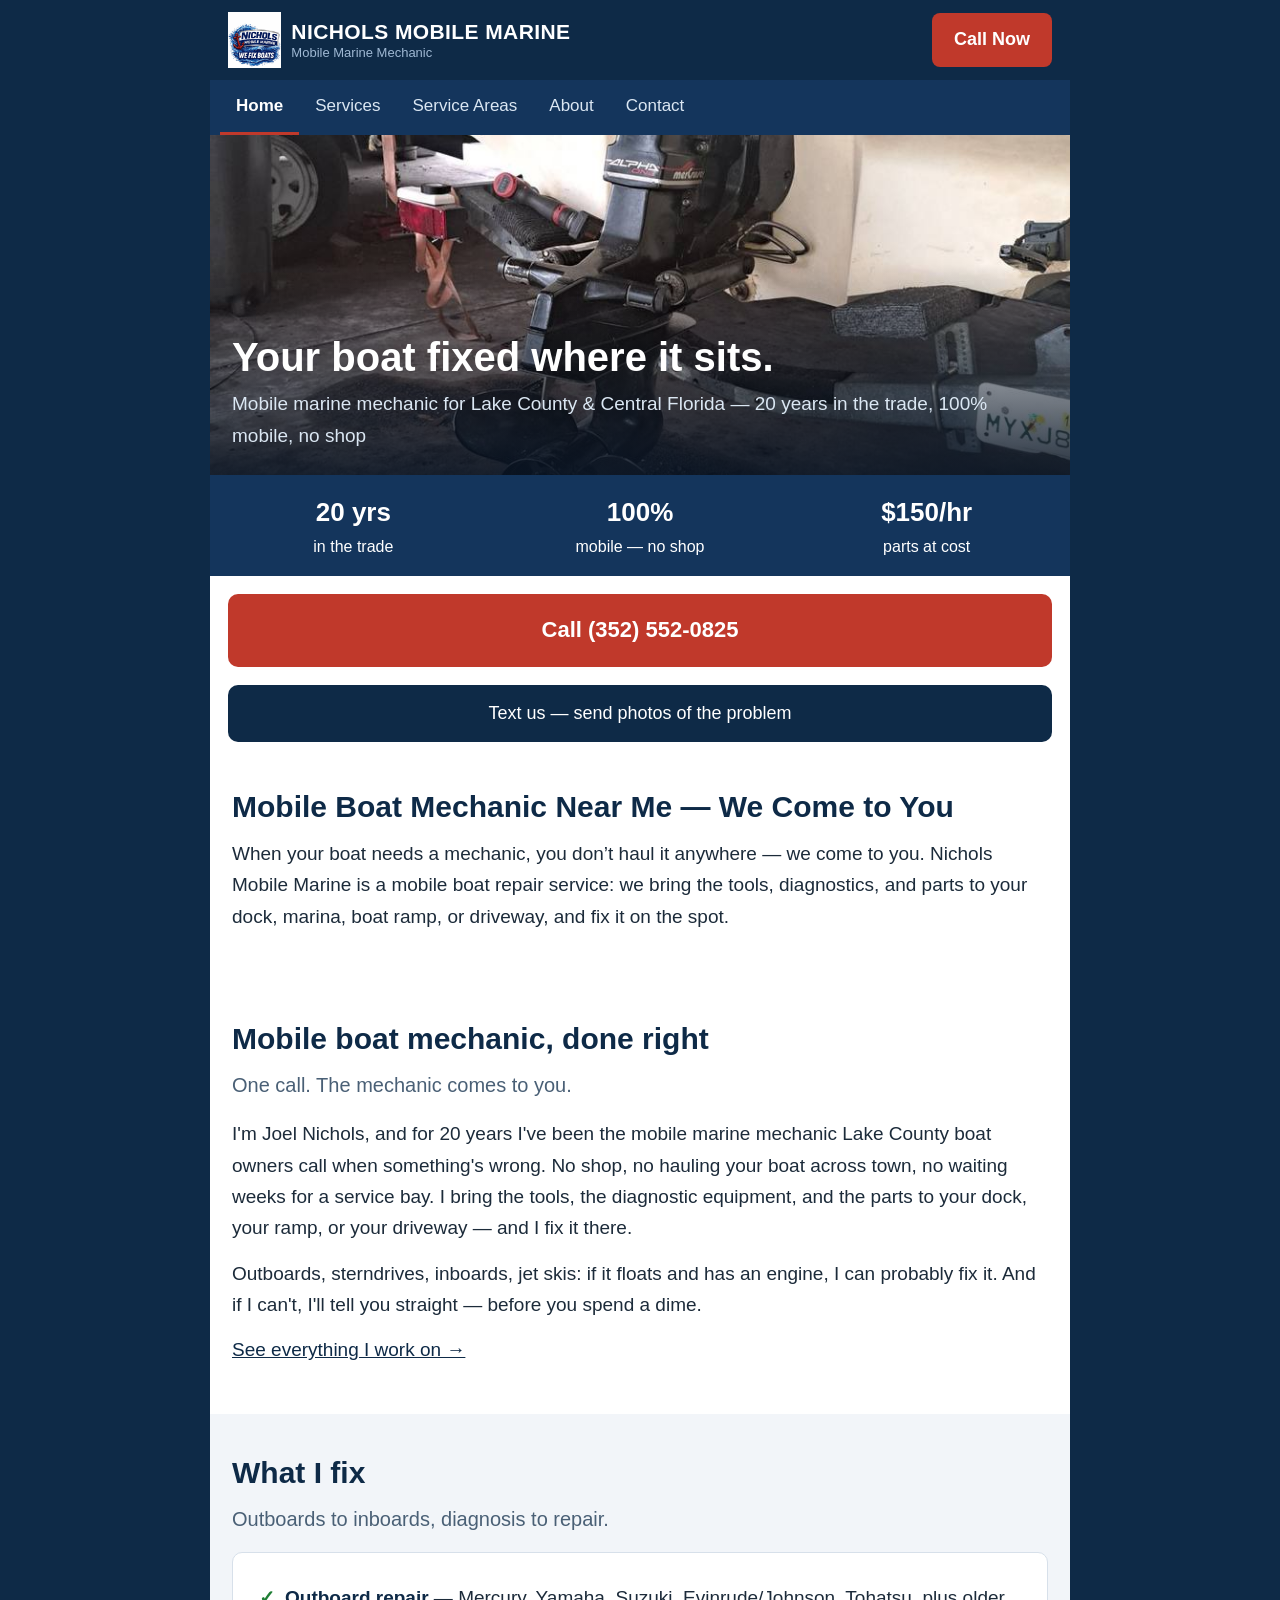
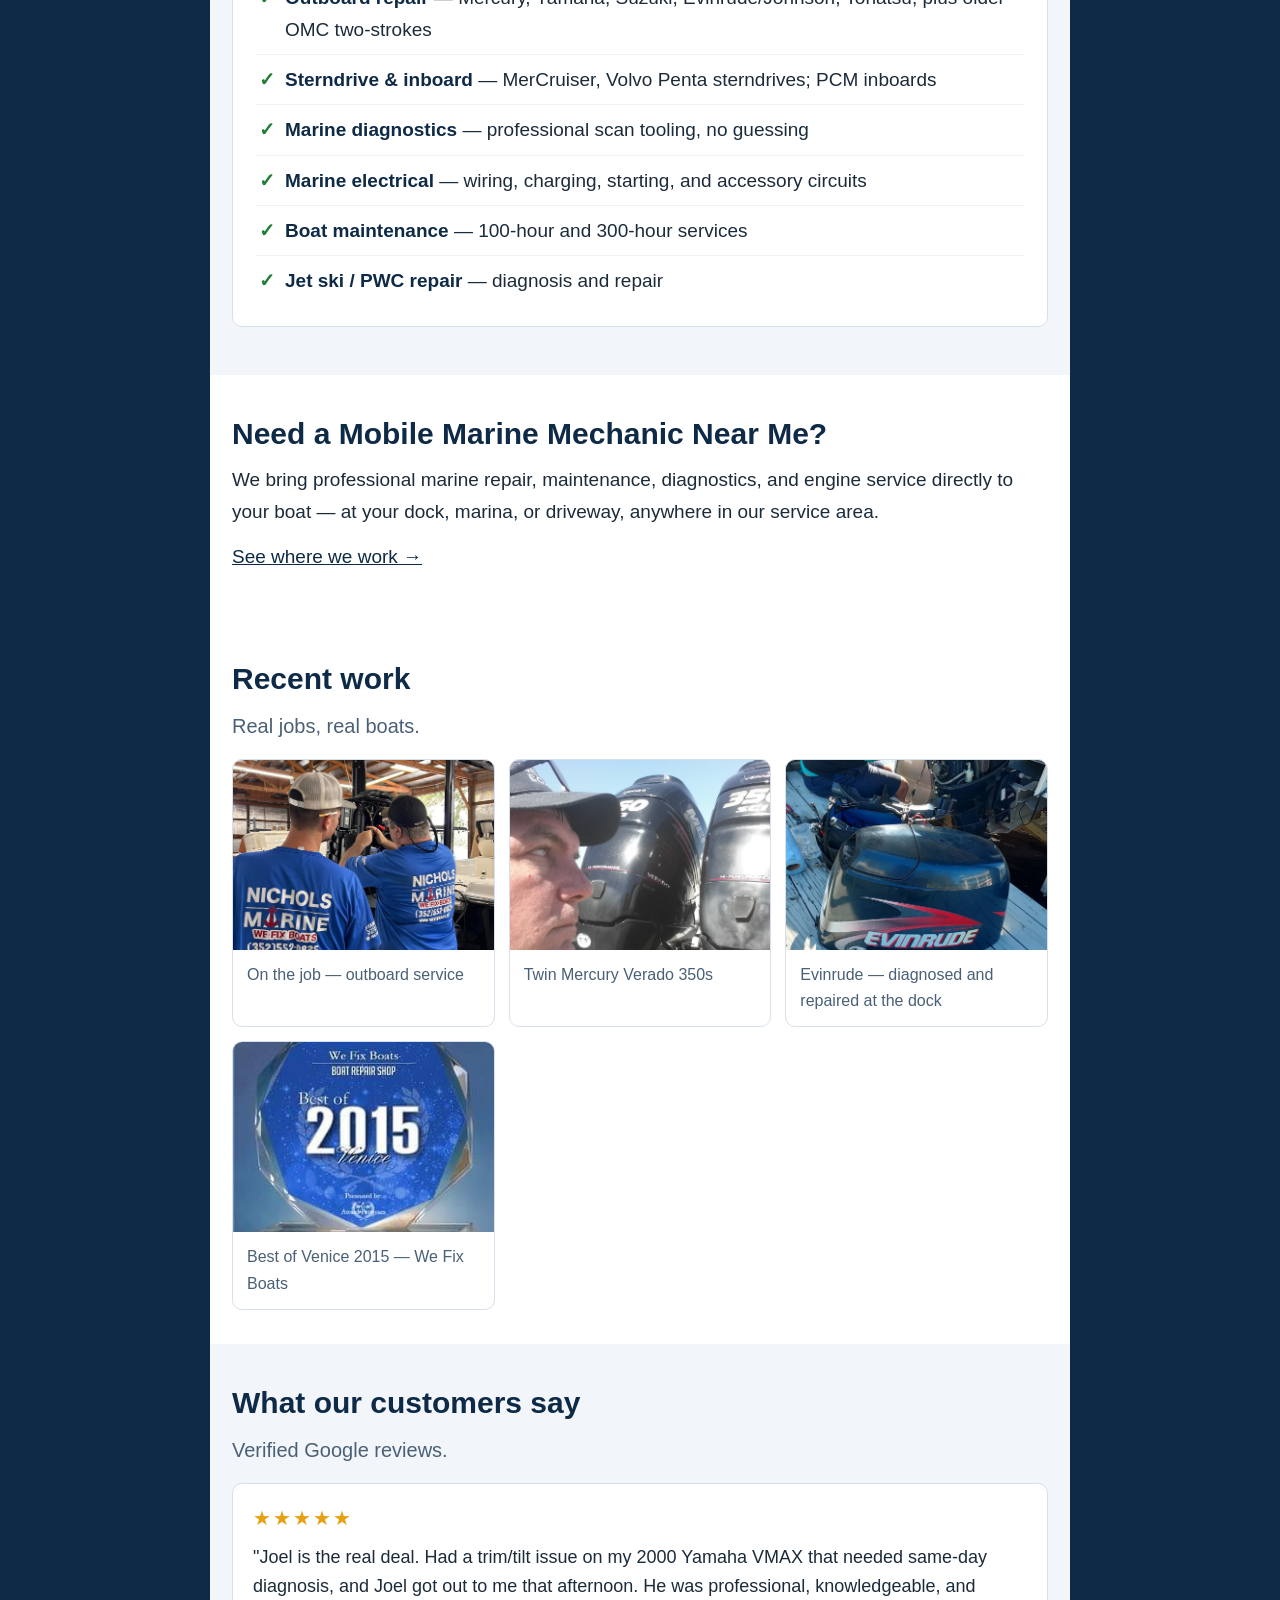
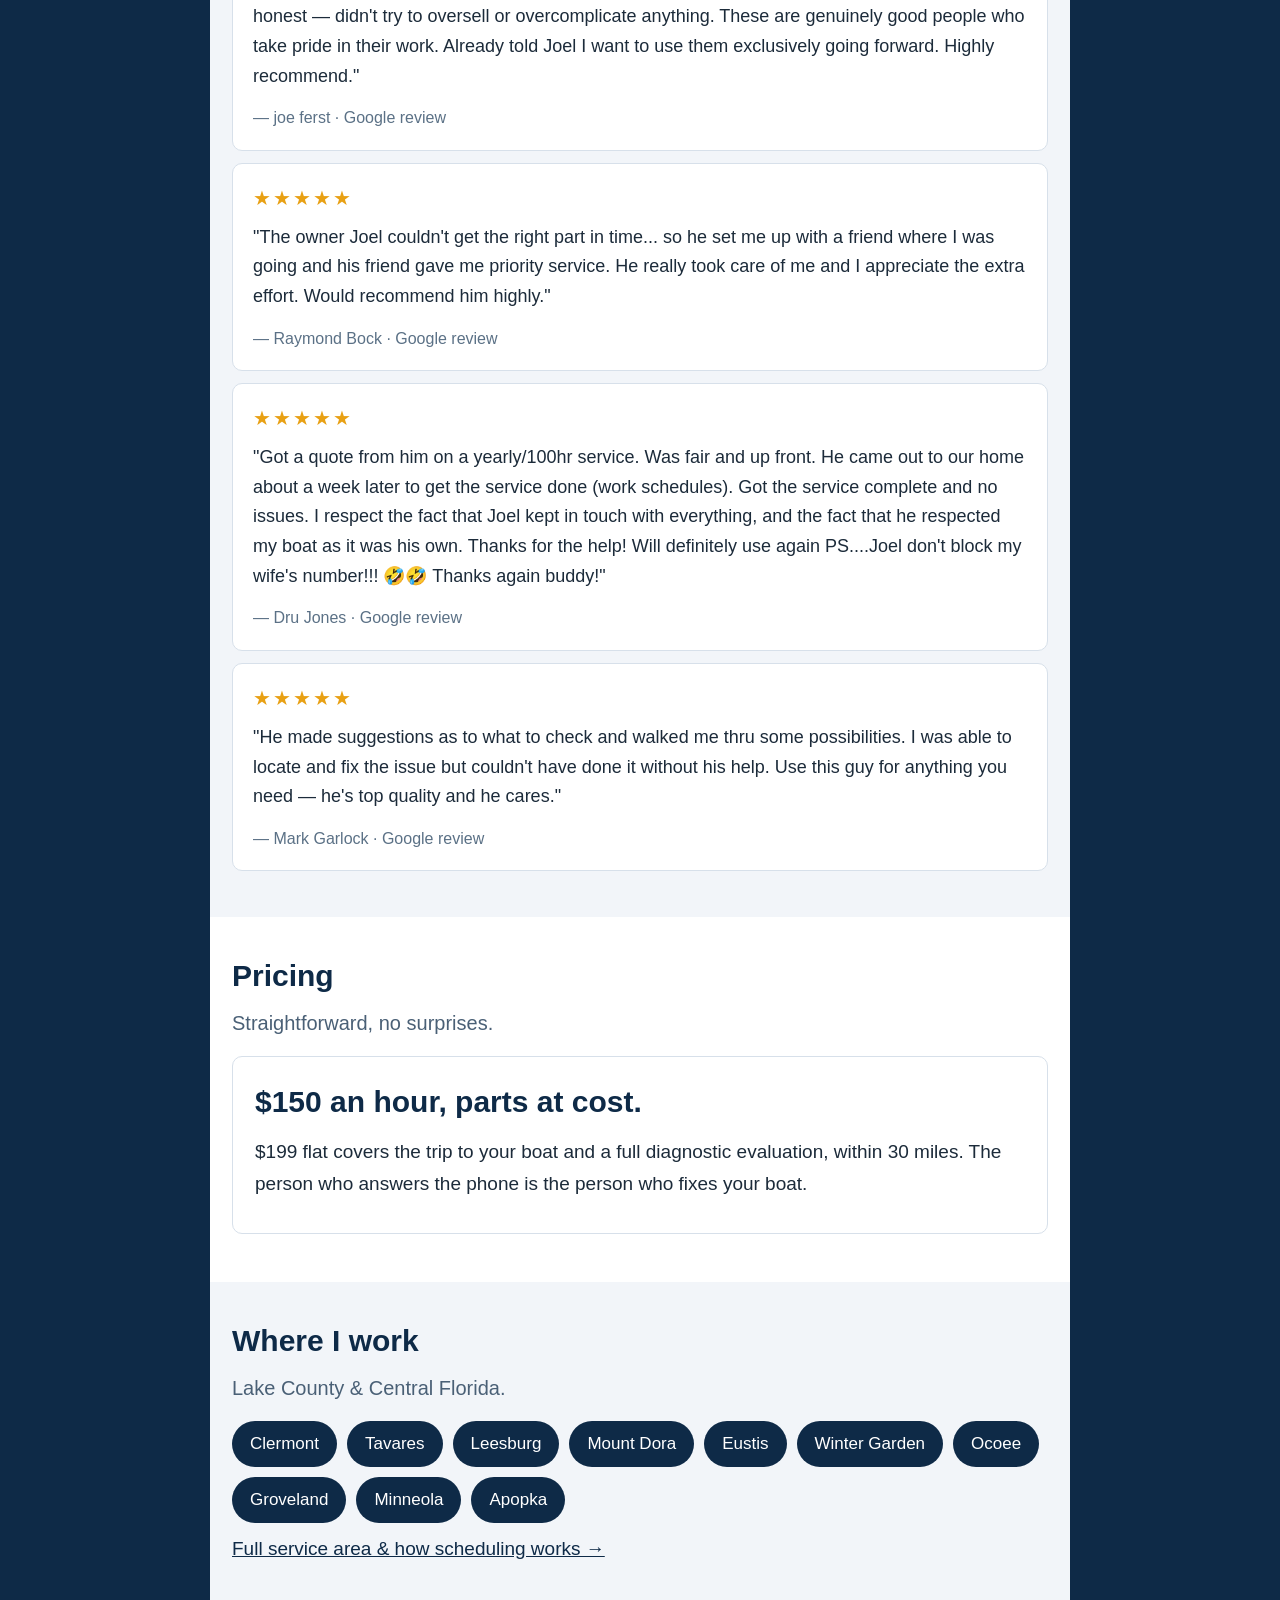
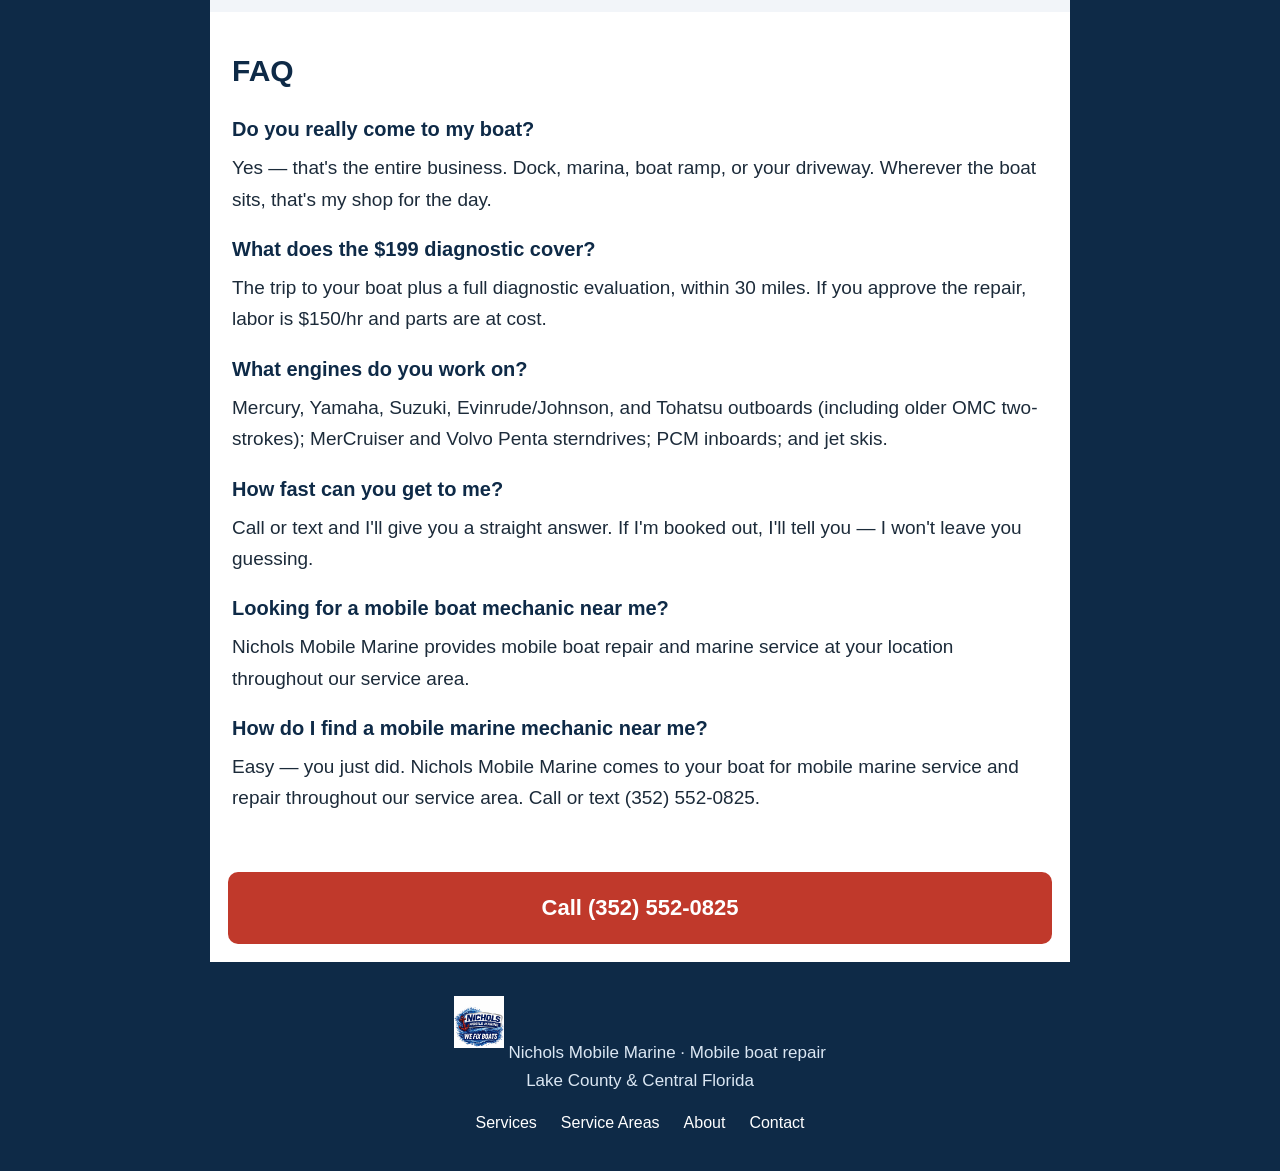
==== commit 929bc0b0: "Testimonials: remove Asher's name from joe ferst and Dru Jones reviews per owner approval" ====
--- a/index.html
+++ b/index.html
@@ -32,9 +32,12 @@
     {"@type": "City", "name": "Leesburg"},
     {"@type": "City", "name": "Howey-in-the-Hills"},
     {"@type": "City", "name": "Montverde"},
-    {"@type": "City", "name": "Fruitland Park"},
     {"@type": "City", "name": "Ocoee"},
-    {"@type": "City", "name": "Apopka"}
+    {"@type": "City", "name": "Apopka"},
+    {"@type": "City", "name": "Windermere"},
+    {"@type": "City", "name": "Oakland"},
+    {"@type": "City", "name": "Orlando"},
+    {"@type": "City", "name": "Dr. Phillips"}
   ],
   "openingHoursSpecification": {
     "@type": "OpeningHoursSpecification",
@@ -124,9 +127,9 @@
 <section class="alt">
 <h2>What our customers say</h2>
 <div class="lede">Verified Google reviews.</div>
-<div class="review"><div class="stars">★★★★★</div><p>"Joel and Asher are the real deal. Had a trim/tilt issue on my 2000 Yamaha VMAX that needed same-day diagnosis, and Joel got Asher out to me that afternoon. Asher was professional, knowledgeable, and honest — didn't try to oversell or overcomplicate anything. These are genuinely good people who take pride in their work. Already told Joel I want to use them exclusively going forward. Highly recommend."</p><div class="who">— joe ferst · Google review</div></div>
+<div class="review"><div class="stars">★★★★★</div><p>"Joel is the real deal. Had a trim/tilt issue on my 2000 Yamaha VMAX that needed same-day diagnosis, and Joel got out to me that afternoon. He was professional, knowledgeable, and honest — didn't try to oversell or overcomplicate anything. These are genuinely good people who take pride in their work. Already told Joel I want to use them exclusively going forward. Highly recommend."</p><div class="who">— joe ferst · Google review</div></div>
 <div class="review"><div class="stars">★★★★★</div><p>"The owner Joel couldn't get the right part in time... so he set me up with a friend where I was going and his friend gave me priority service. He really took care of me and I appreciate the extra effort. Would recommend him highly."</p><div class="who">— Raymond Bock · Google review</div></div>
-<div class="review"><div class="stars">★★★★★</div><p>"Got a quote from him on a yearly/100hr service. Was fair and up front. He sent Asher out to our home about a week later to get the service done (work schedules). Asher is a great kid! Got the service complete and no issues. I respect the fact that Joel kept in touch with everything, and the fact that Asher respected my boat as it was his own. Thanks for the help! Will definitely use again PS....Joel don't block my wife's number!!! 🤣🤣 Thanks again buddy!"</p><div class="who">— Dru Jones · Google review</div></div>
+<div class="review"><div class="stars">★★★★★</div><p>"Got a quote from him on a yearly/100hr service. Was fair and up front. He came out to our home about a week later to get the service done (work schedules). Got the service complete and no issues. I respect the fact that Joel kept in touch with everything, and the fact that he respected my boat as it was his own. Thanks for the help! Will definitely use again PS....Joel don't block my wife's number!!! 🤣🤣 Thanks again buddy!"</p><div class="who">— Dru Jones · Google review</div></div>
 <div class="review"><div class="stars">★★★★★</div><p>"He made suggestions as to what to check and walked me thru some possibilities. I was able to locate and fix the issue but couldn't have done it without his help. Use this guy for anything you need — he's top quality and he cares."</p><div class="who">— Mark Garlock · Google review</div></div>
 </section>
 
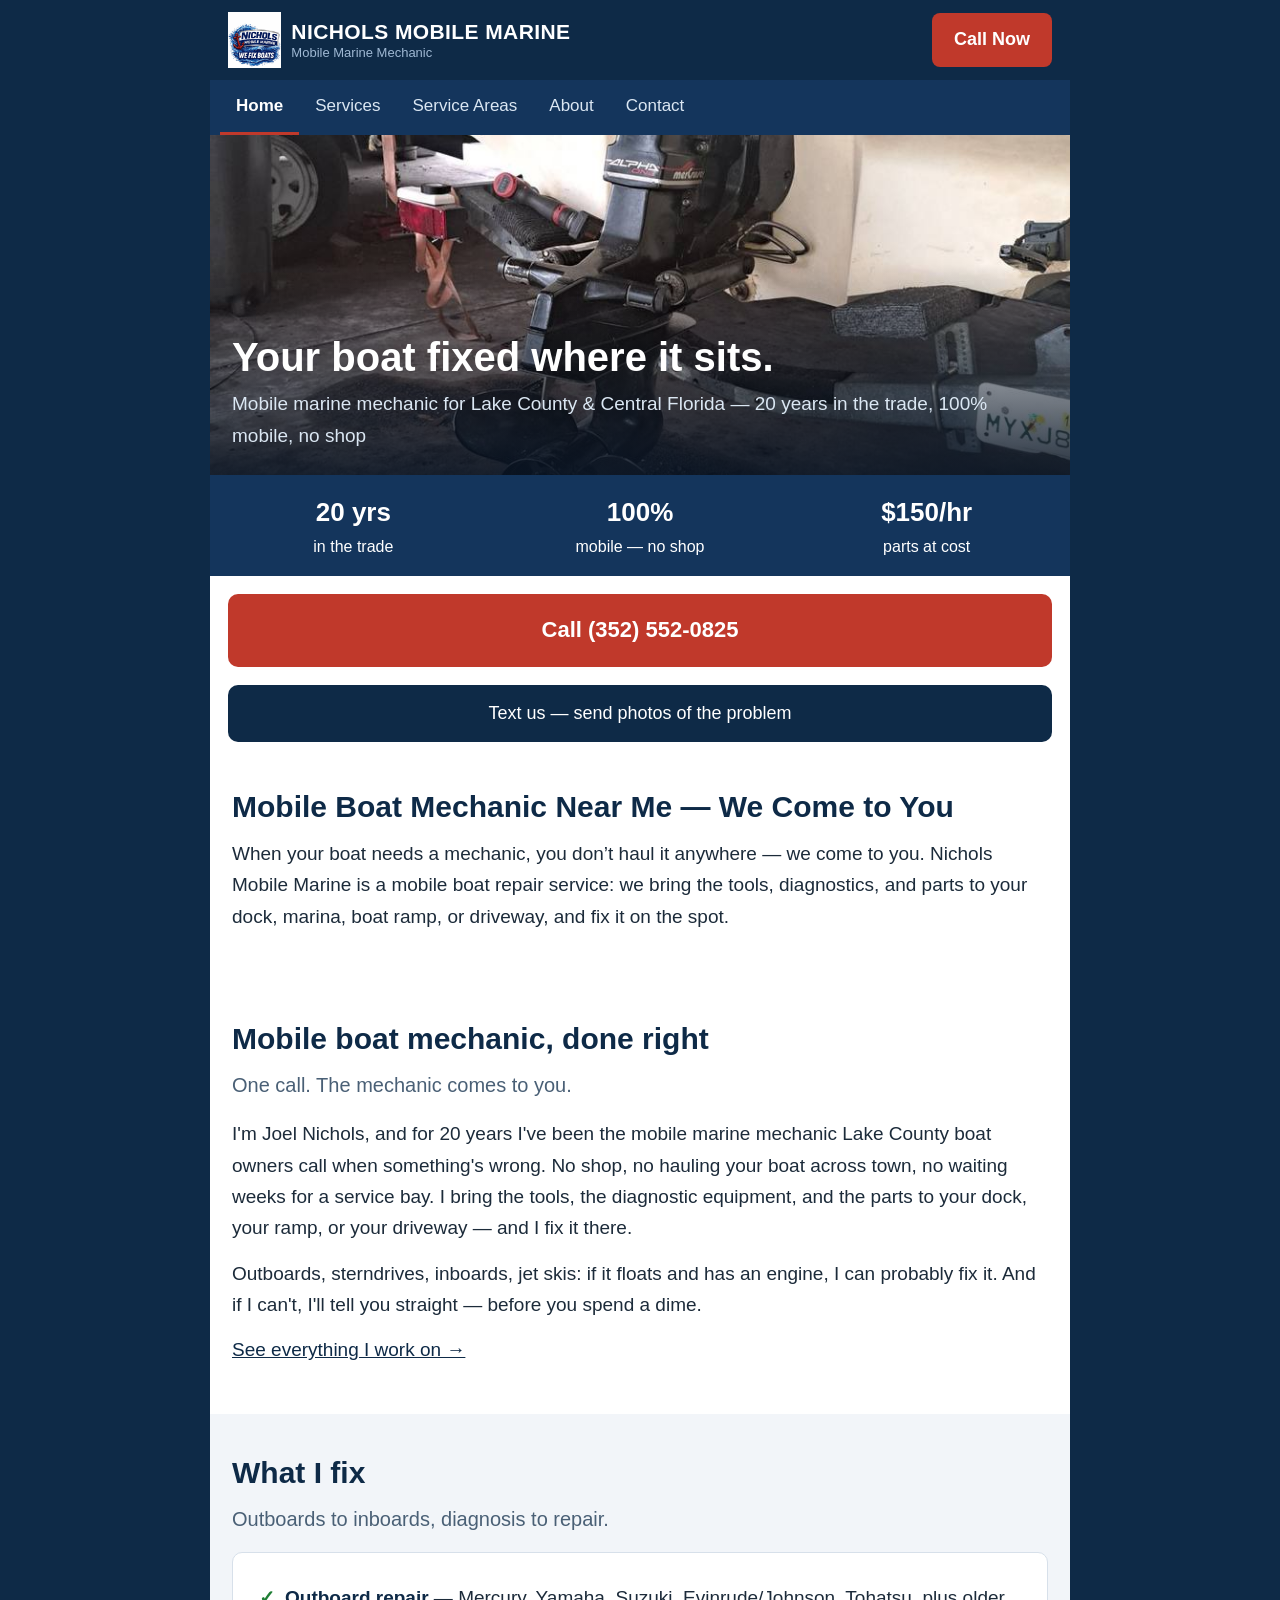
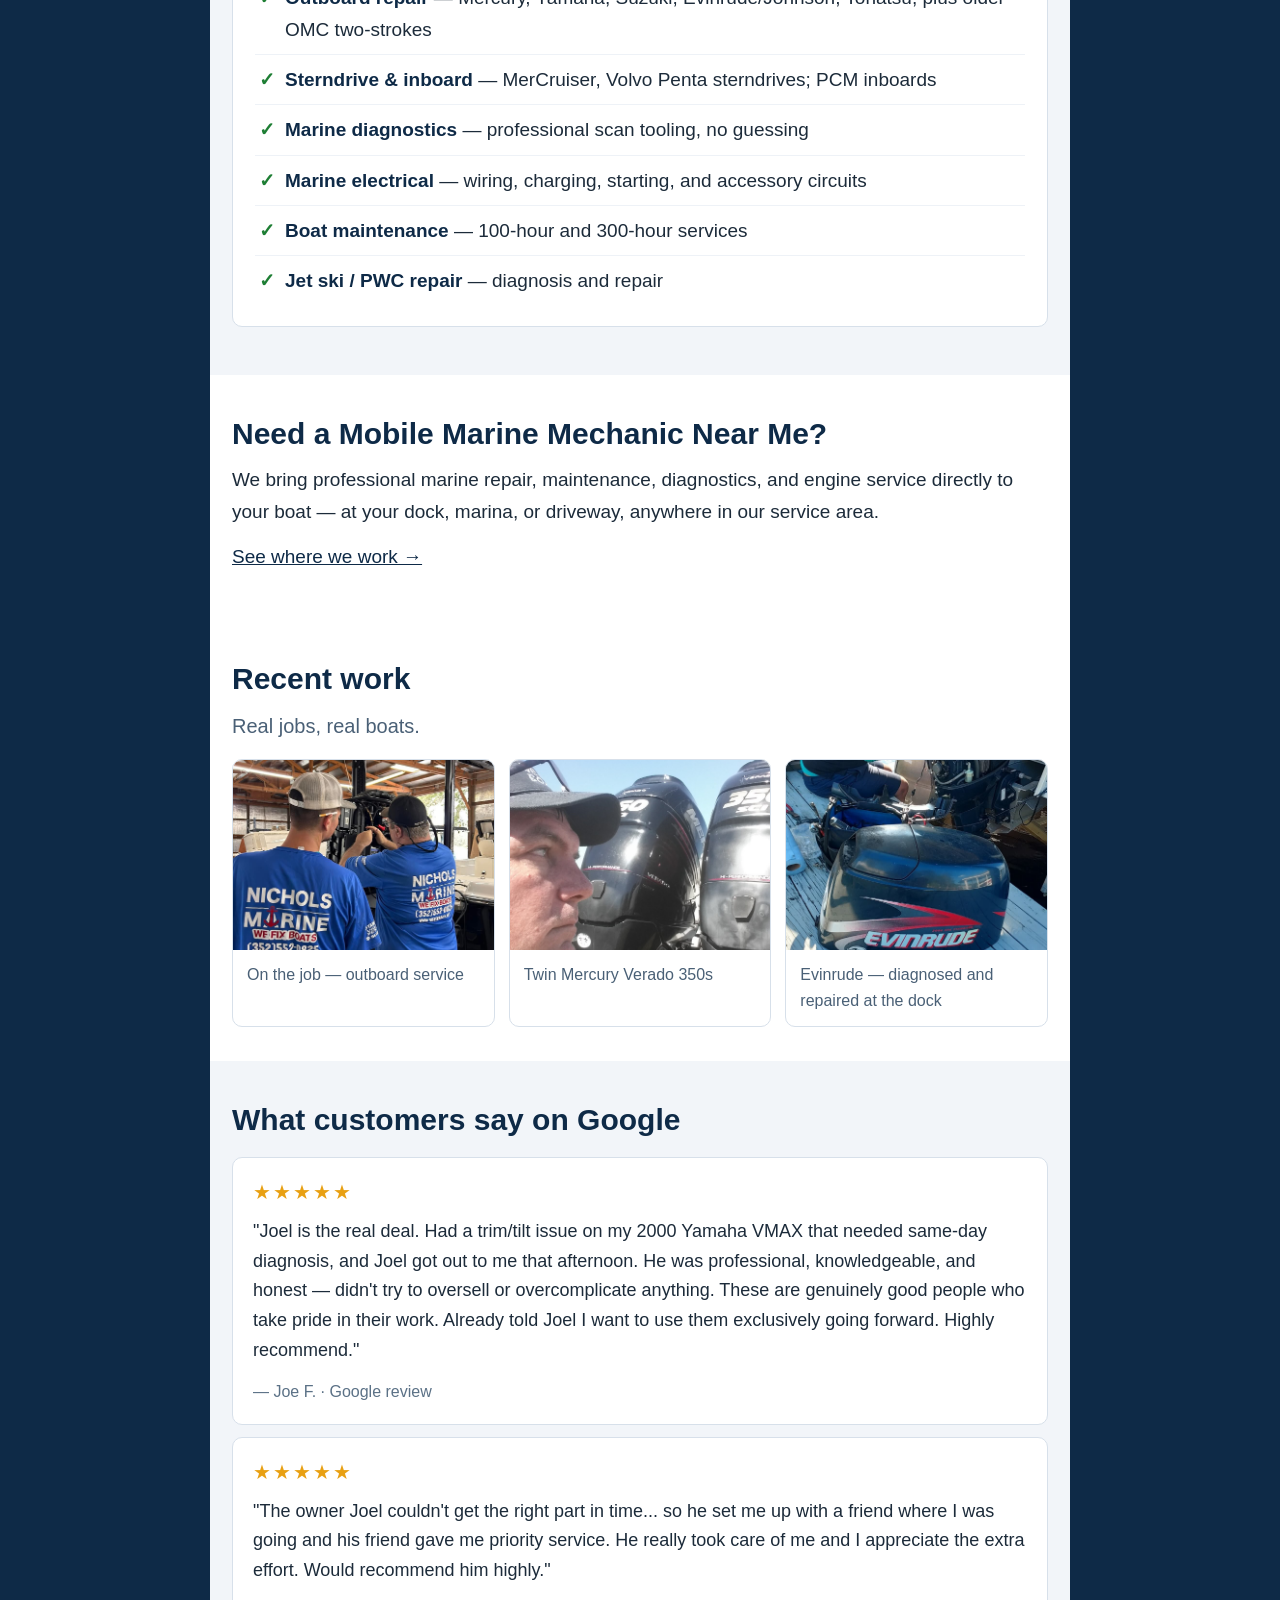
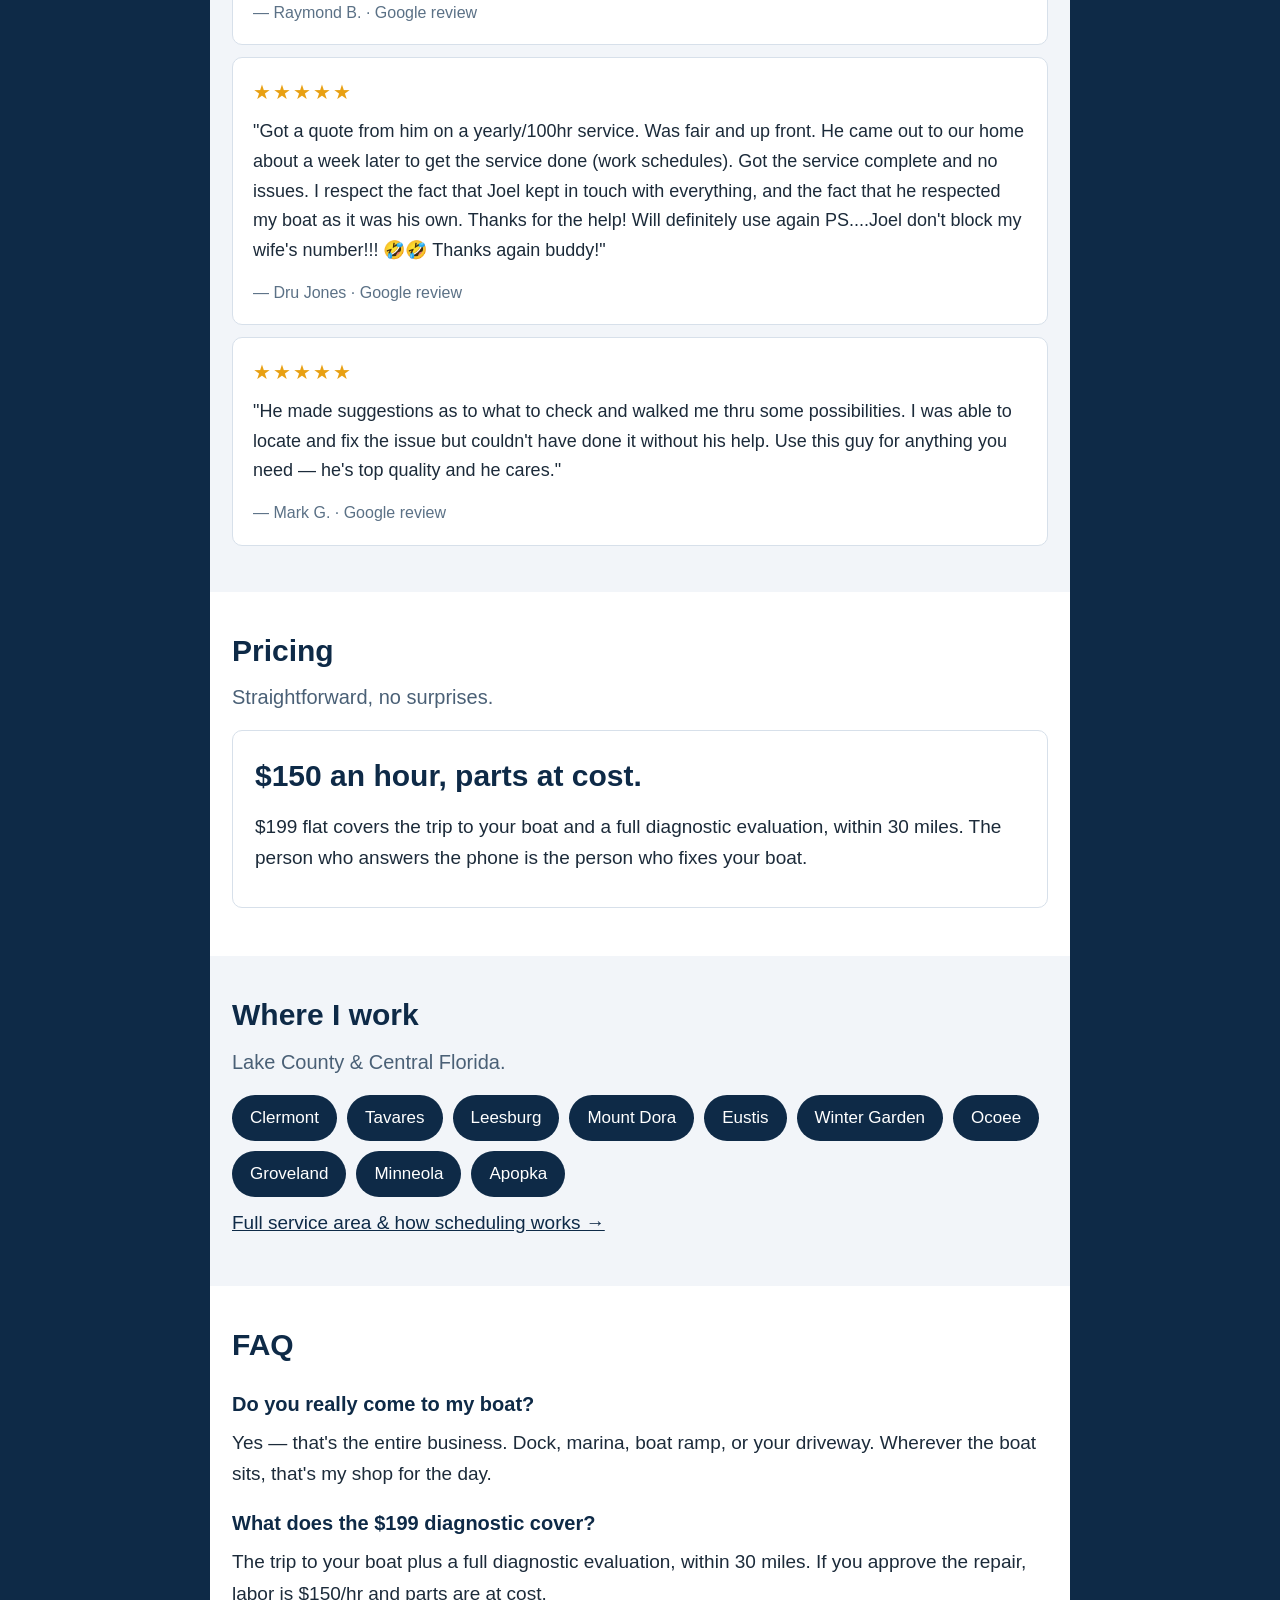
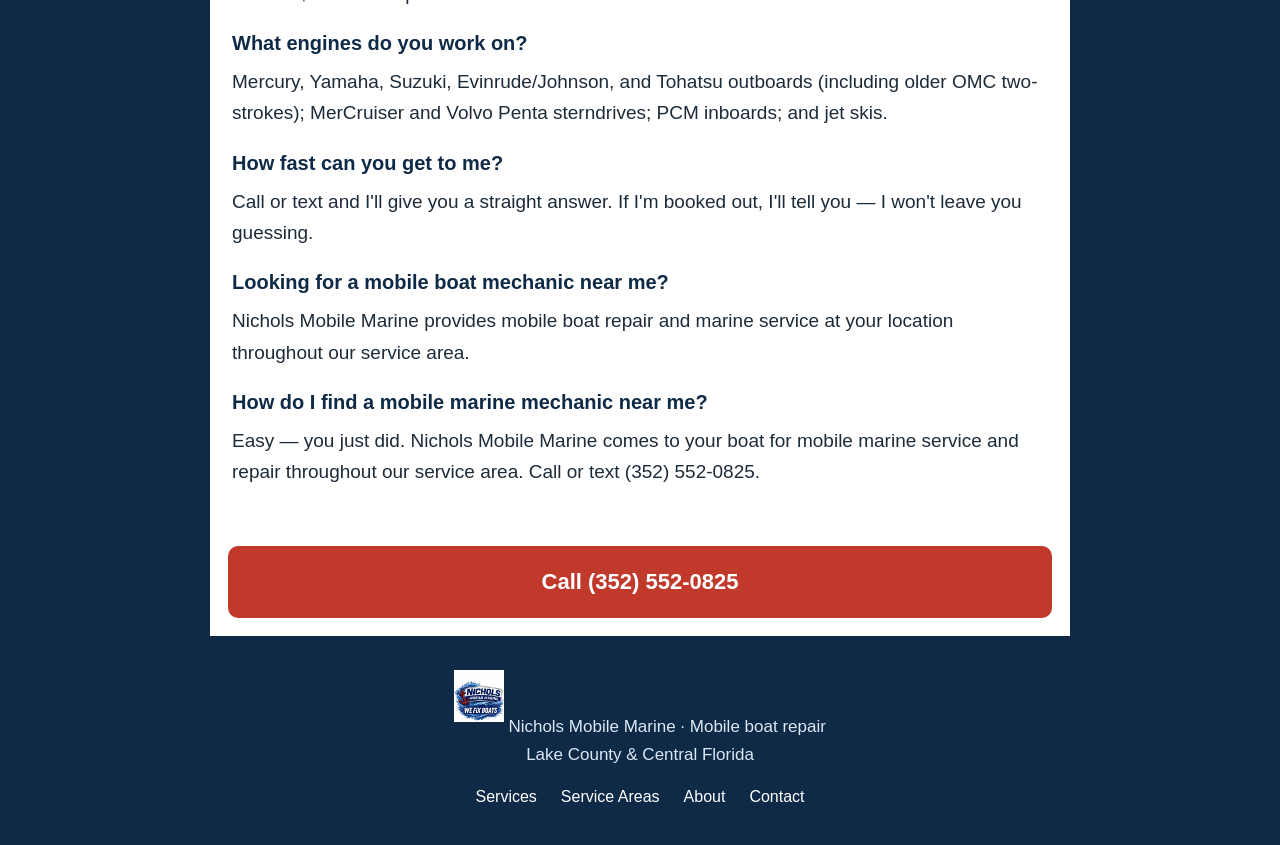
==== commit 95153033: "Site changes Oct 17: alt text, Venice removal, initials, email, fiberglass note, pre-buy inspections" ====
--- a/index.html
+++ b/index.html
@@ -19,7 +19,7 @@
   "url": "https://nicholsmobilemarine.com/",
   "logo": "https://nicholsmobilemarine.com/img/logo.png",
   "telephone": "+13525520825",
-  "email": "nicholsmarine@gmail.com",
+  "email": "nicholsmobilemarine@gmail.com",
   "description": "Mobile marine mechanic serving Clermont, Lake County, and Central Florida. Outboard motor repair (Mercury, Yamaha, Suzuki, Evinrude, Johnson, Tohatsu), MerCruiser and Volvo Penta sterndrive service, PCM inboards, engine diagnostics, marine electrical repair, boat maintenance, and jet ski repair — at your dock, marina, residence, or storage location. $150/hr, parts at cost.",
   "areaServed": [
     {"@type": "City", "name": "Clermont"},
@@ -61,7 +61,7 @@
 </head>
 <body>
 <div class="wrap">
-<nav class="top"><a class="brand" href="index.html"><img src="img/logo.png" alt="Nichols Mobile Marine — We Fix Boats"><span class="brand-text"><span class="brand-name">NICHOLS MOBILE MARINE</span><span class="brand-tag">Mobile Marine Mechanic</span></span></a><a class="call" href="tel:3525520825">Call Now</a></nav>
+<nav class="top"><a class="brand" href="index.html"><img src="img/logo.png" alt="Nichols Mobile Marine logo"><span class="brand-text"><span class="brand-name">NICHOLS MOBILE MARINE</span><span class="brand-tag">Mobile Marine Mechanic</span></span></a><a class="call" href="tel:3525520825">Call Now</a></nav>
 <nav class="links"><a class="active" href="index.html">Home</a><a href="services.html">Services</a><a href="service-areas.html">Service Areas</a><a href="about.html">About</a><a href="contact.html">Contact</a></nav>
 
 <div class="hero-photo">
@@ -120,17 +120,15 @@
 <figure><img src="img/nichols-marine-team-outboard-service.jpg" alt="Nichols Mobile Marine crew servicing an outboard motor"><figcaption>On the job — outboard service</figcaption></figure>
 <figure><img src="img/mercury-verado-350-twins.jpg" alt="Twin Mercury Verado 350 outboard motors"><figcaption>Twin Mercury Verado 350s</figcaption></figure>
 <figure><img src="img/evinrude-outboard-dockside-repair.jpg" alt="Evinrude outboard with cowling removed for dockside repair"><figcaption>Evinrude — diagnosed and repaired at the dock</figcaption></figure>
-<figure><img src="img/we-fix-boats-best-of-venice-2015.jpg" alt="Best of Venice 2015 award — We Fix Boats boat repair shop"><figcaption>Best of Venice 2015 — We Fix Boats</figcaption></figure>
 </div>
 </section>
 
 <section class="alt">
-<h2>What our customers say</h2>
-<div class="lede">Verified Google reviews.</div>
-<div class="review"><div class="stars">★★★★★</div><p>"Joel is the real deal. Had a trim/tilt issue on my 2000 Yamaha VMAX that needed same-day diagnosis, and Joel got out to me that afternoon. He was professional, knowledgeable, and honest — didn't try to oversell or overcomplicate anything. These are genuinely good people who take pride in their work. Already told Joel I want to use them exclusively going forward. Highly recommend."</p><div class="who">— joe ferst · Google review</div></div>
-<div class="review"><div class="stars">★★★★★</div><p>"The owner Joel couldn't get the right part in time... so he set me up with a friend where I was going and his friend gave me priority service. He really took care of me and I appreciate the extra effort. Would recommend him highly."</p><div class="who">— Raymond Bock · Google review</div></div>
+<h2>What customers say on Google</h2>
+<div class="review"><div class="stars">★★★★★</div><p>"Joel is the real deal. Had a trim/tilt issue on my 2000 Yamaha VMAX that needed same-day diagnosis, and Joel got out to me that afternoon. He was professional, knowledgeable, and honest — didn't try to oversell or overcomplicate anything. These are genuinely good people who take pride in their work. Already told Joel I want to use them exclusively going forward. Highly recommend."</p><div class="who">— Joe F. · Google review</div></div>
+<div class="review"><div class="stars">★★★★★</div><p>"The owner Joel couldn't get the right part in time... so he set me up with a friend where I was going and his friend gave me priority service. He really took care of me and I appreciate the extra effort. Would recommend him highly."</p><div class="who">— Raymond B. · Google review</div></div>
 <div class="review"><div class="stars">★★★★★</div><p>"Got a quote from him on a yearly/100hr service. Was fair and up front. He came out to our home about a week later to get the service done (work schedules). Got the service complete and no issues. I respect the fact that Joel kept in touch with everything, and the fact that he respected my boat as it was his own. Thanks for the help! Will definitely use again PS....Joel don't block my wife's number!!! 🤣🤣 Thanks again buddy!"</p><div class="who">— Dru Jones · Google review</div></div>
-<div class="review"><div class="stars">★★★★★</div><p>"He made suggestions as to what to check and walked me thru some possibilities. I was able to locate and fix the issue but couldn't have done it without his help. Use this guy for anything you need — he's top quality and he cares."</p><div class="who">— Mark Garlock · Google review</div></div>
+<div class="review"><div class="stars">★★★★★</div><p>"He made suggestions as to what to check and walked me thru some possibilities. I was able to locate and fix the issue but couldn't have done it without his help. Use this guy for anything you need — he's top quality and he cares."</p><div class="who">— Mark G. · Google review</div></div>
 </section>
 
 <section>
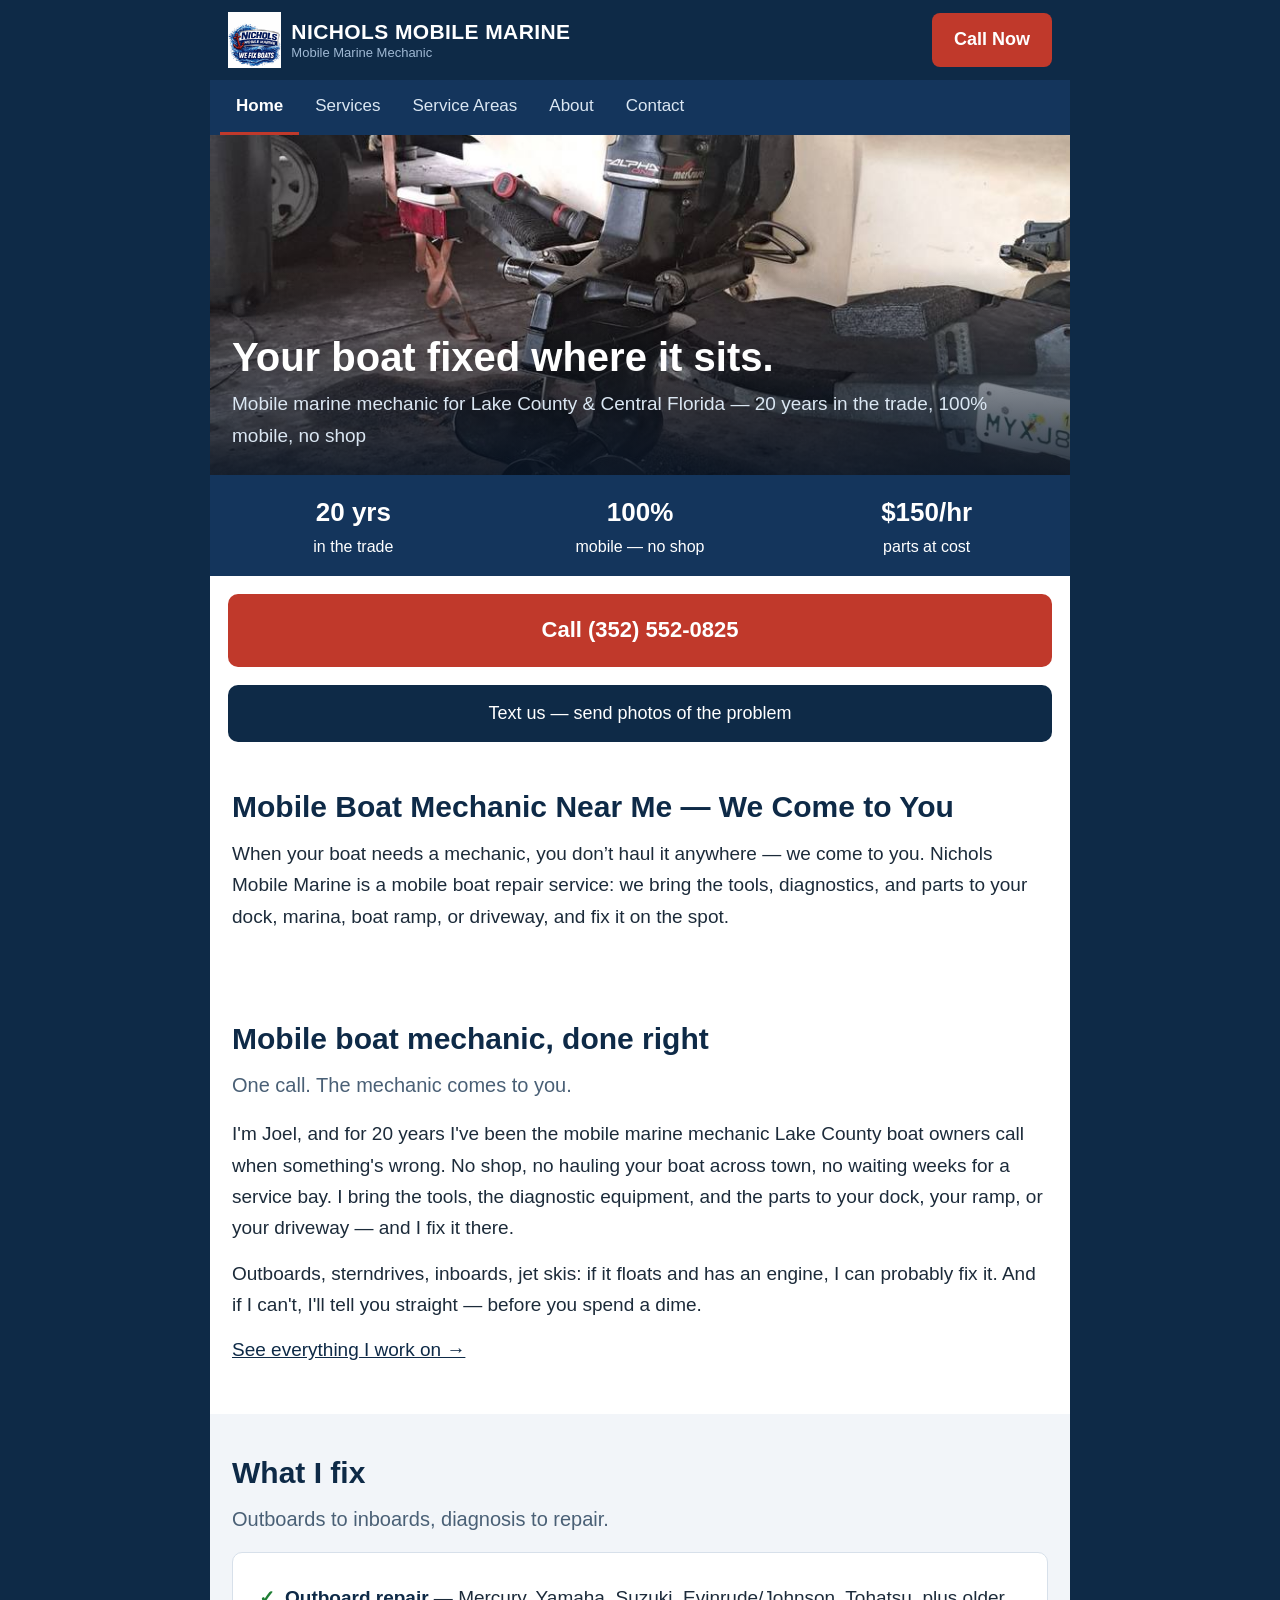
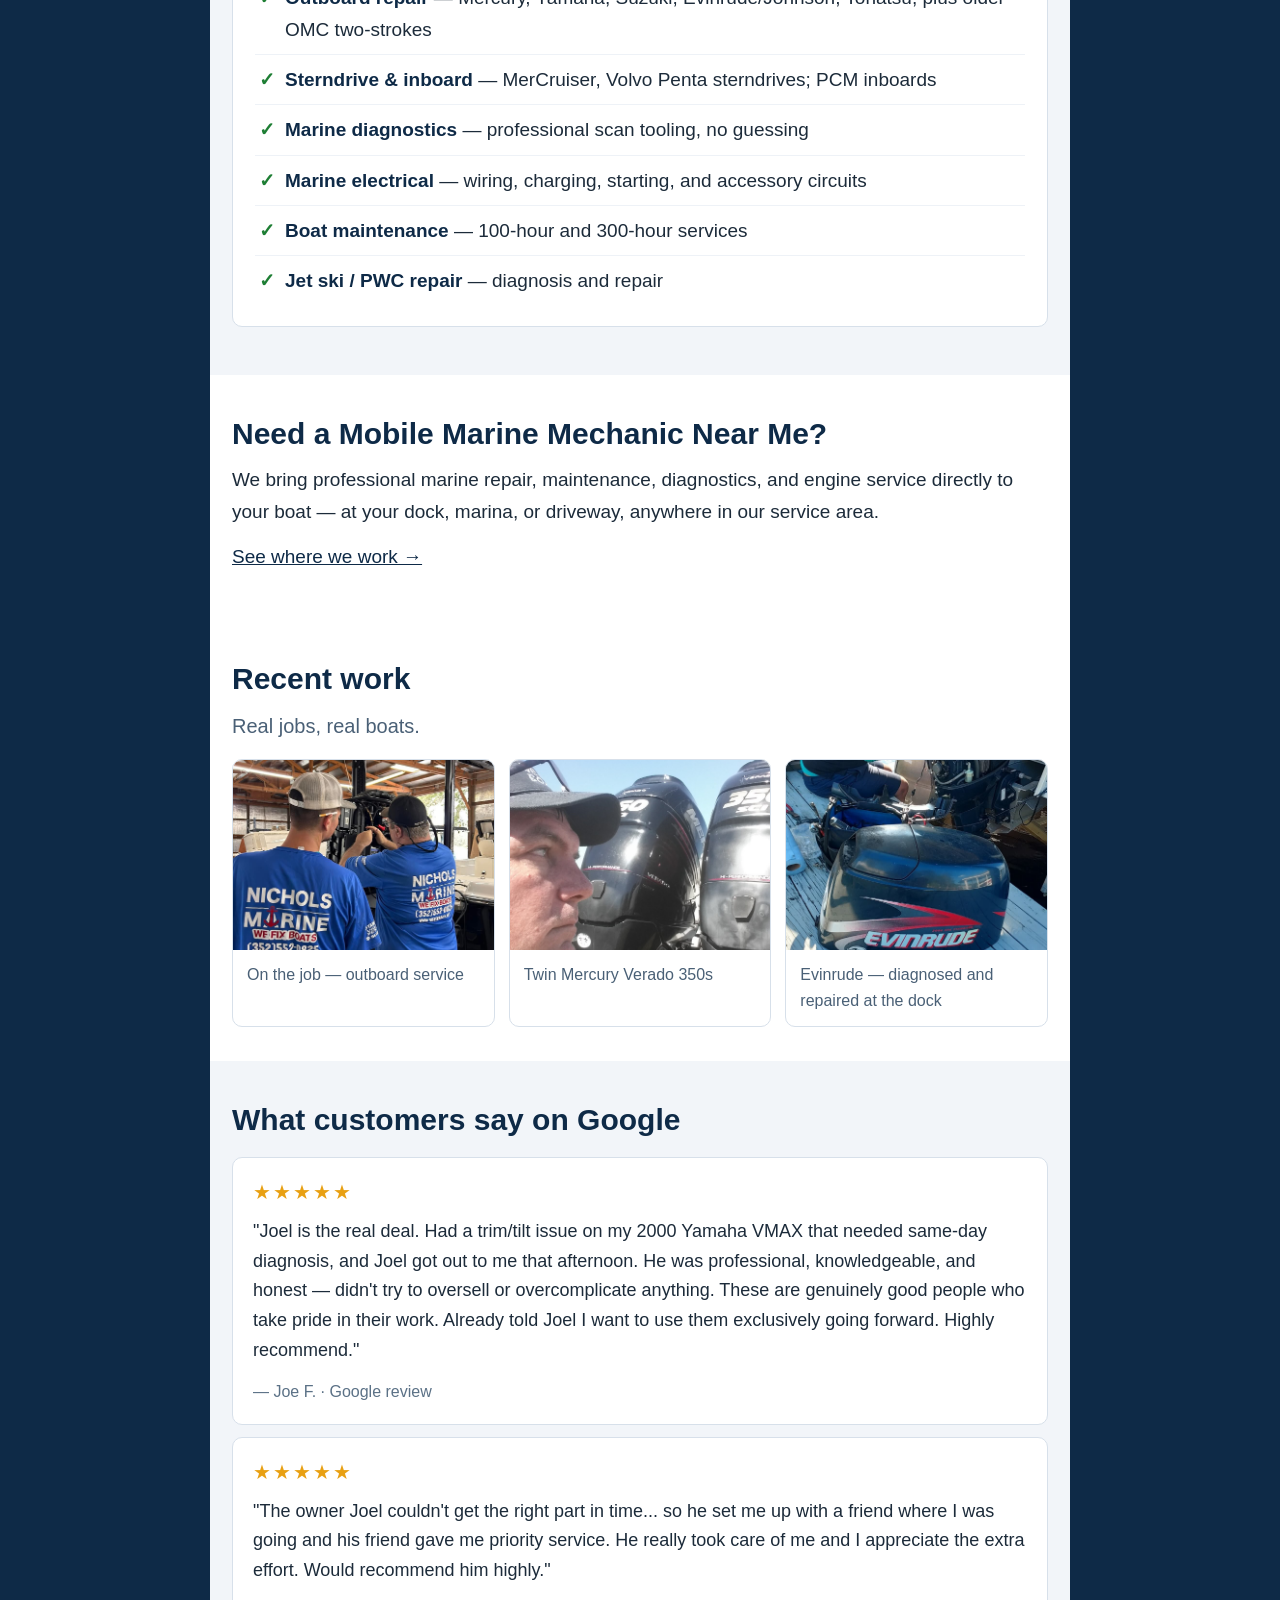
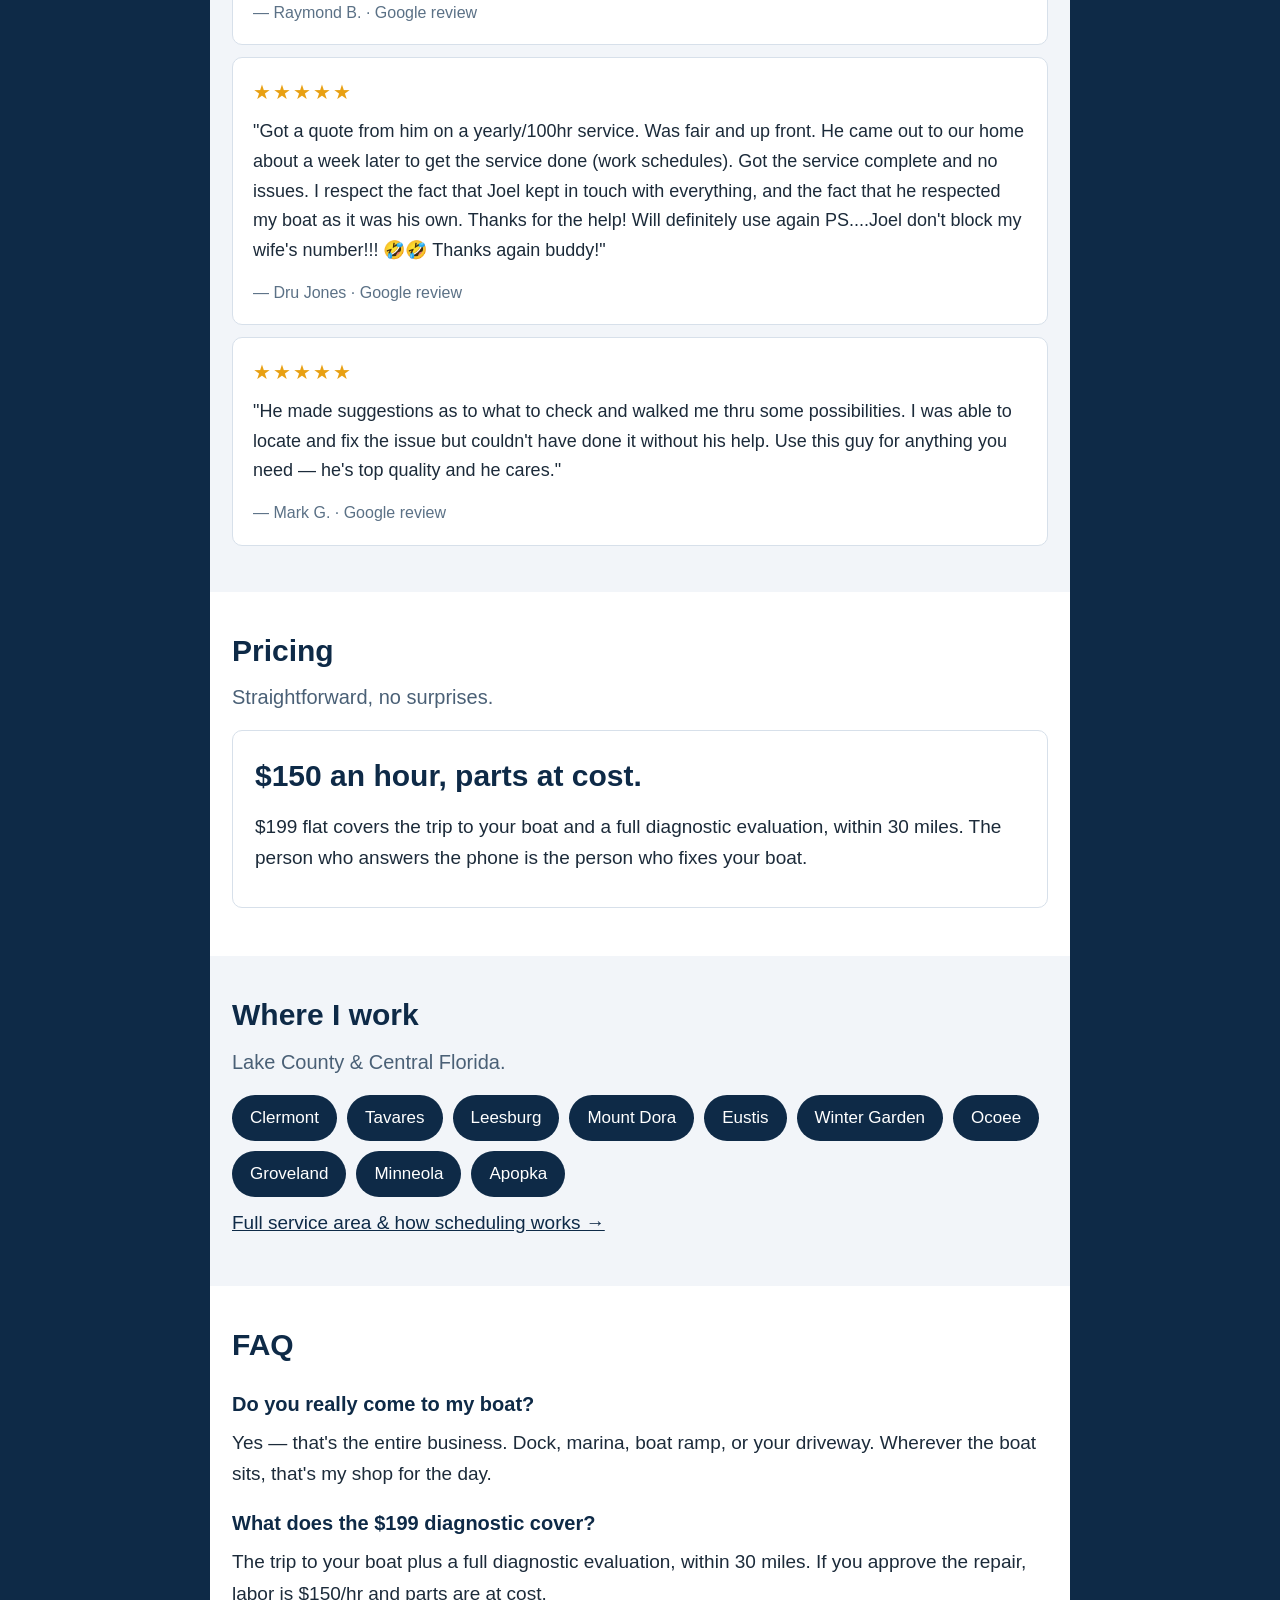
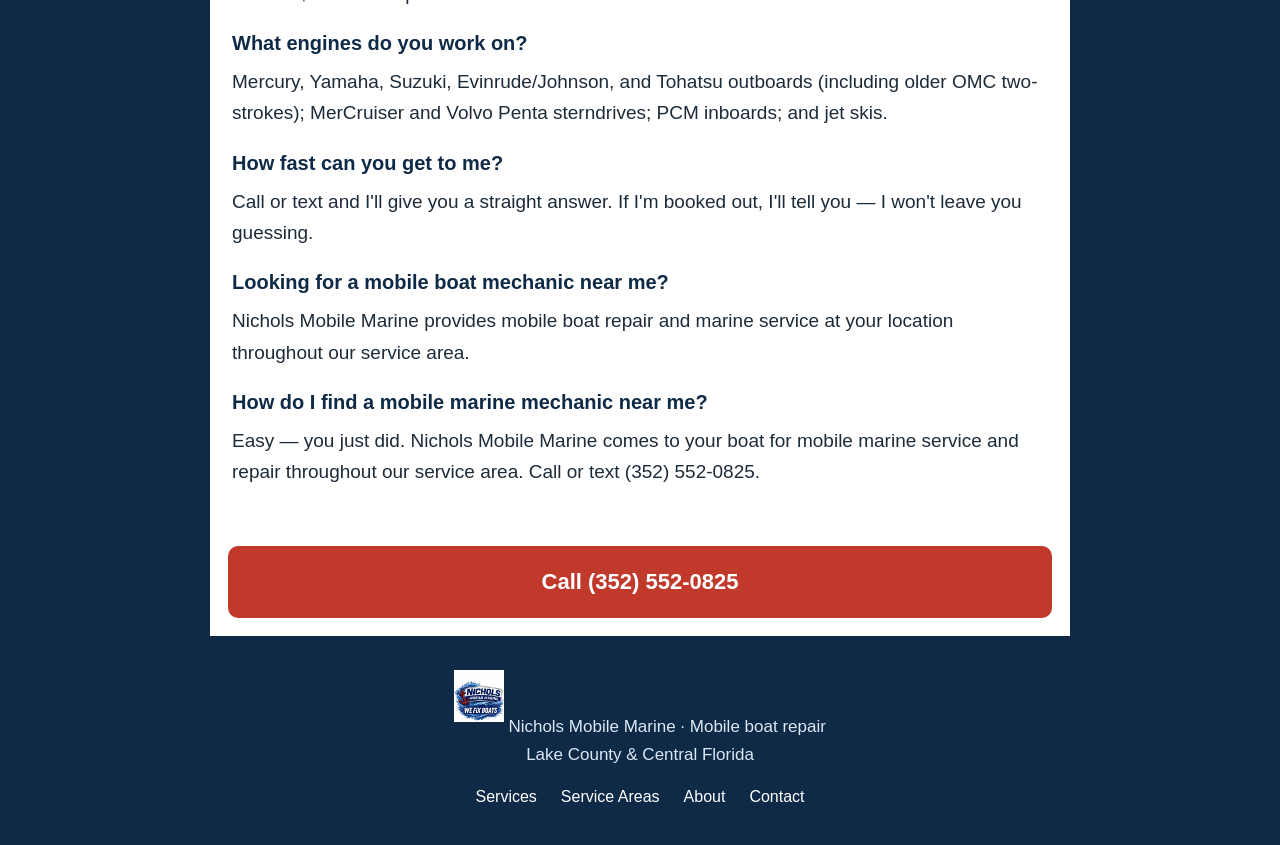
==== commit 99efc41d: "Homepage: first-name-only under 'Mobile boat mechanic, done right' per owner request" ====
--- a/index.html
+++ b/index.html
@@ -89,7 +89,7 @@
 <section>
 <h2>Mobile boat mechanic, done right</h2>
 <div class="lede">One call. The mechanic comes to you.</div>
-<p>I'm Joel Nichols, and for 20 years I've been the mobile marine mechanic Lake County boat owners call when something's wrong. No shop, no hauling your boat across town, no waiting weeks for a service bay. I bring the tools, the diagnostic equipment, and the parts to your dock, your ramp, or your driveway — and I fix it there.</p>
+<p>I'm Joel, and for 20 years I've been the mobile marine mechanic Lake County boat owners call when something's wrong. No shop, no hauling your boat across town, no waiting weeks for a service bay. I bring the tools, the diagnostic equipment, and the parts to your dock, your ramp, or your driveway — and I fix it there.</p>
 <p>Outboards, sterndrives, inboards, jet skis: if it floats and has an engine, I can probably fix it. And if I can't, I'll tell you straight — before you spend a dime.</p>
 <p class="muted"><a href="services.html">See everything I work on →</a></p>
 </section>
